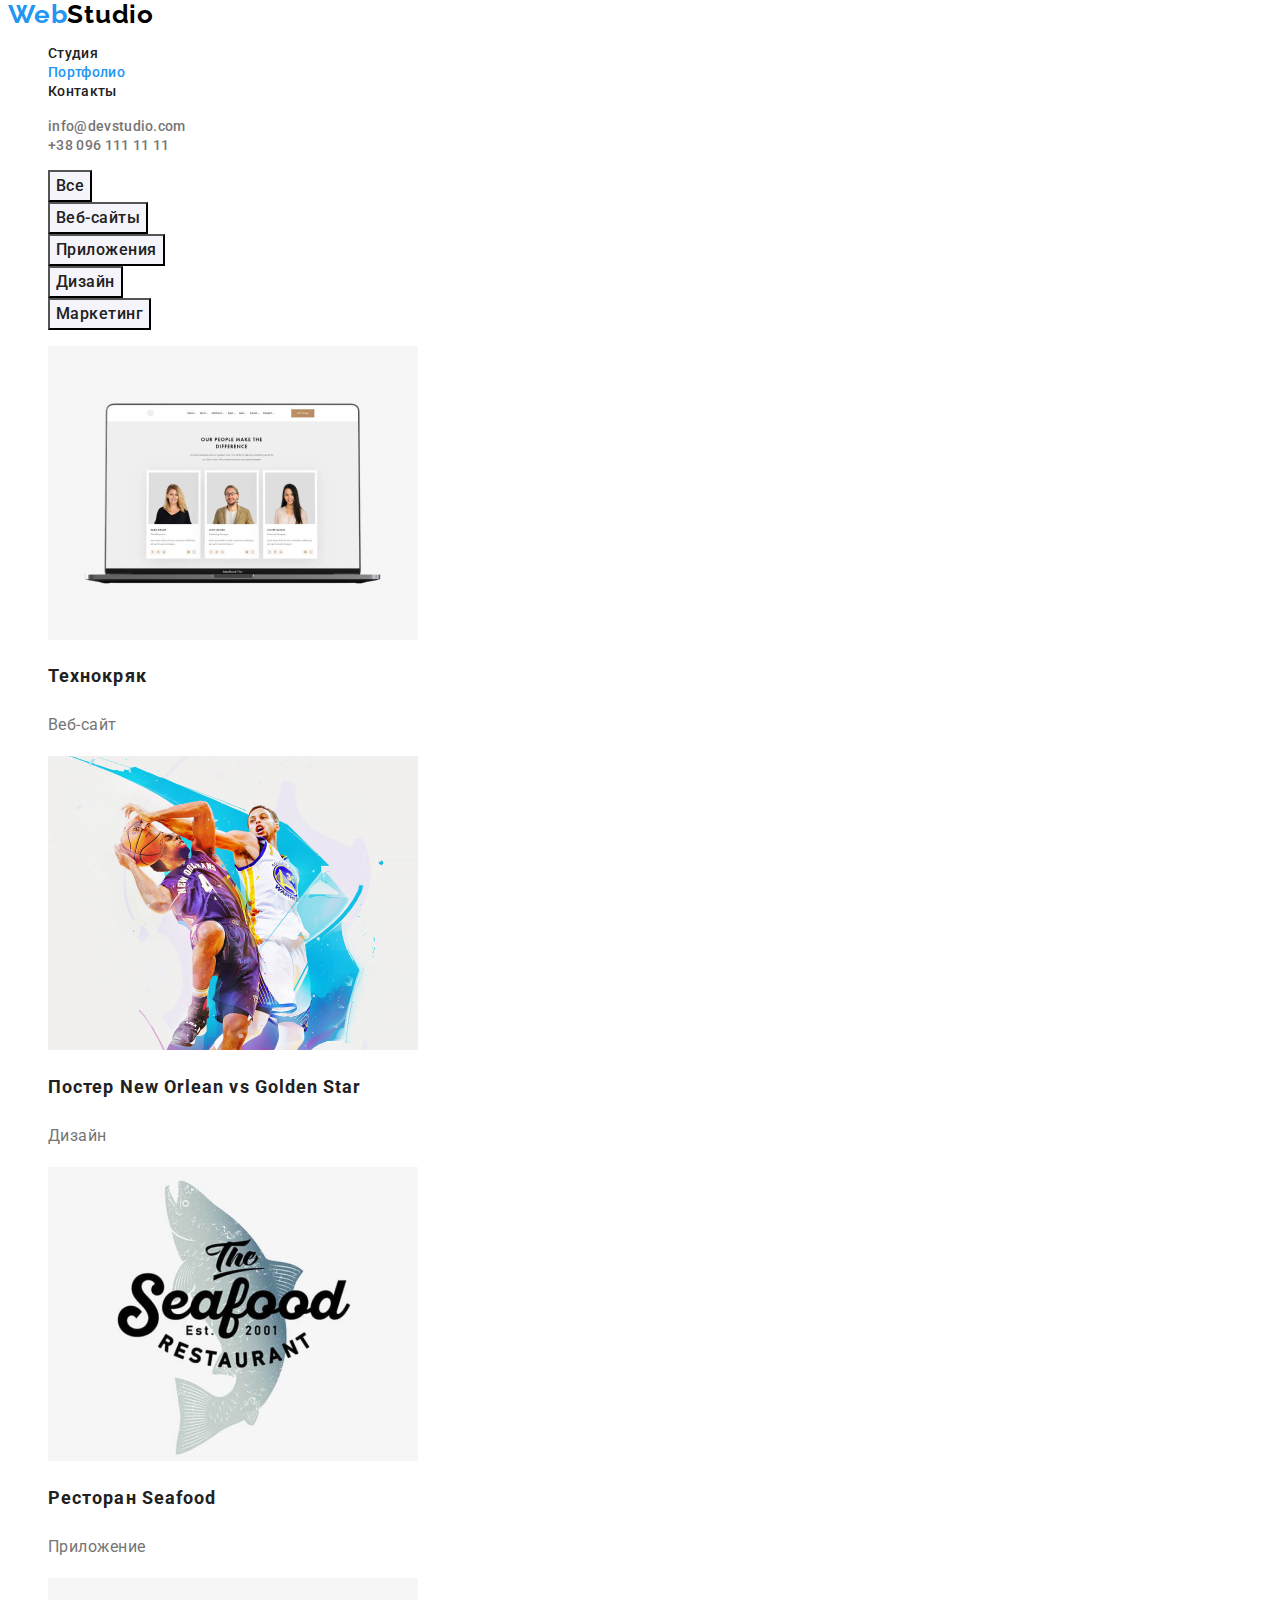
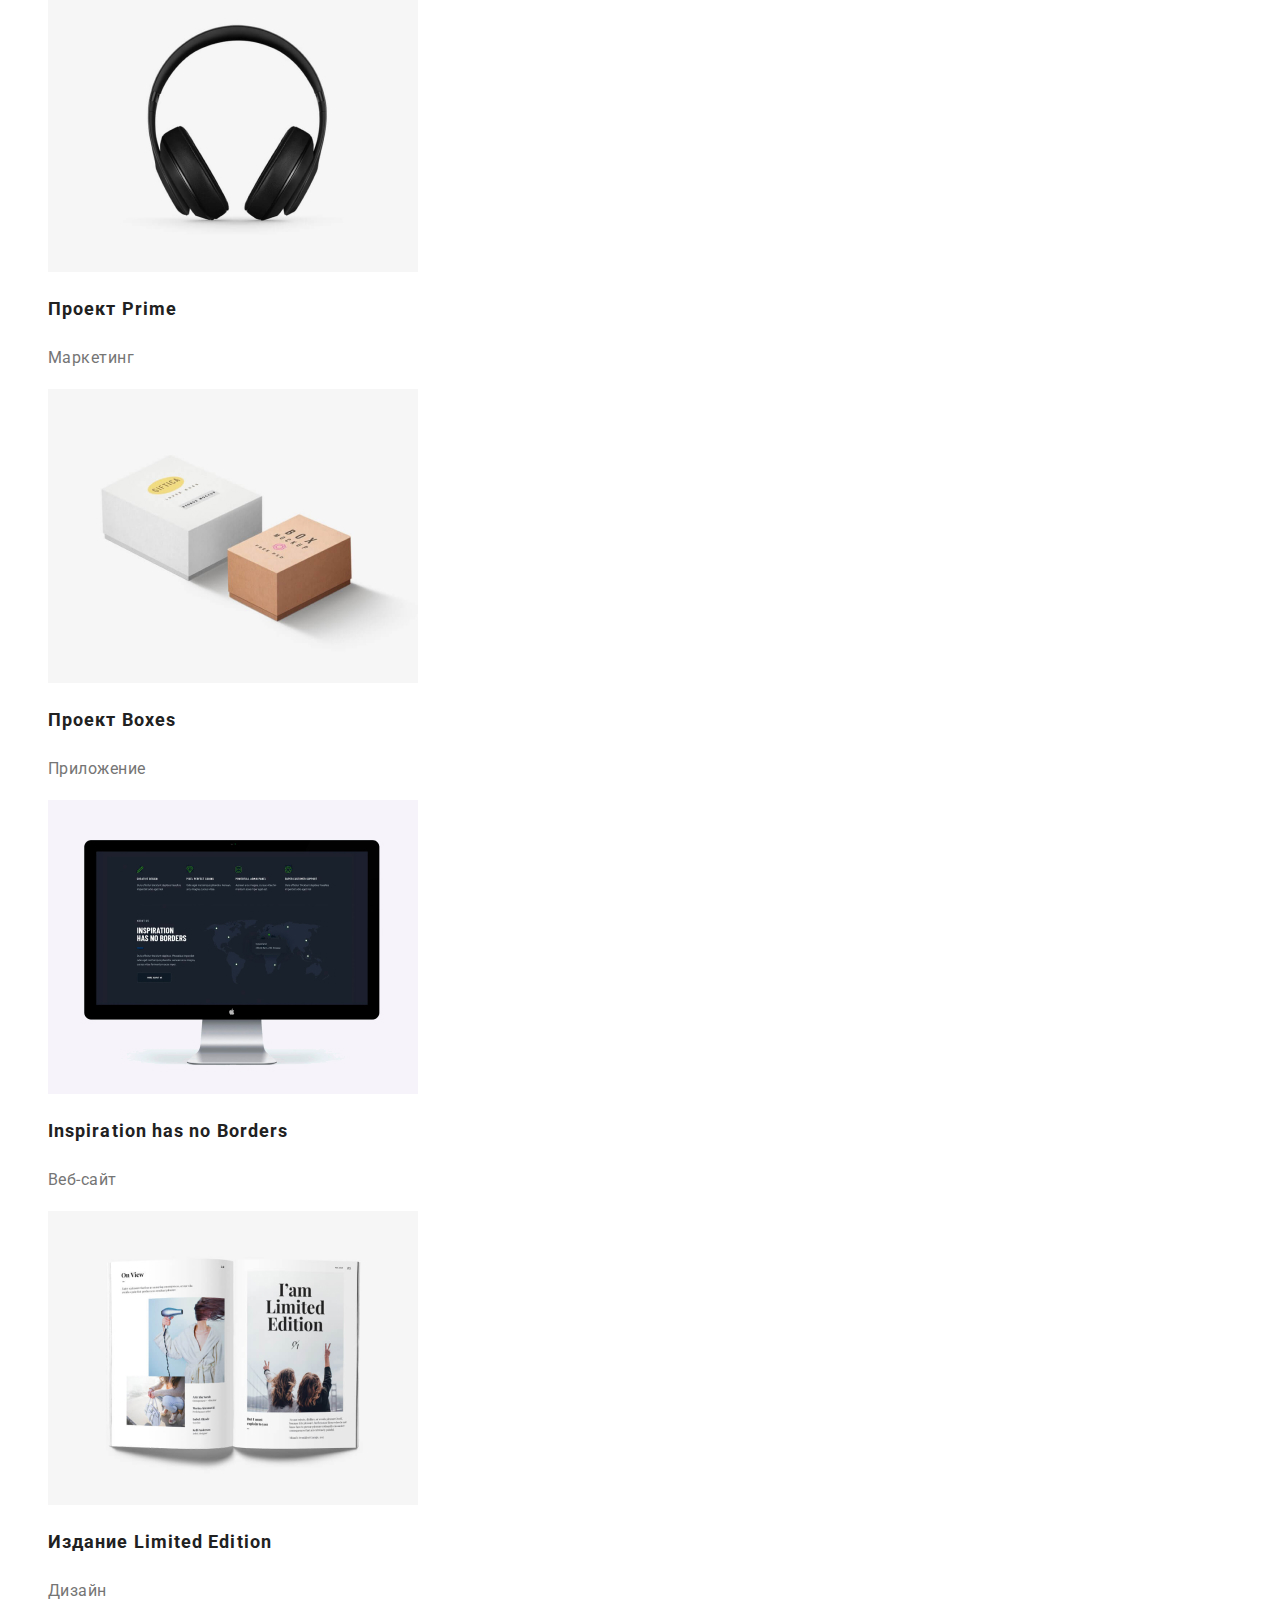
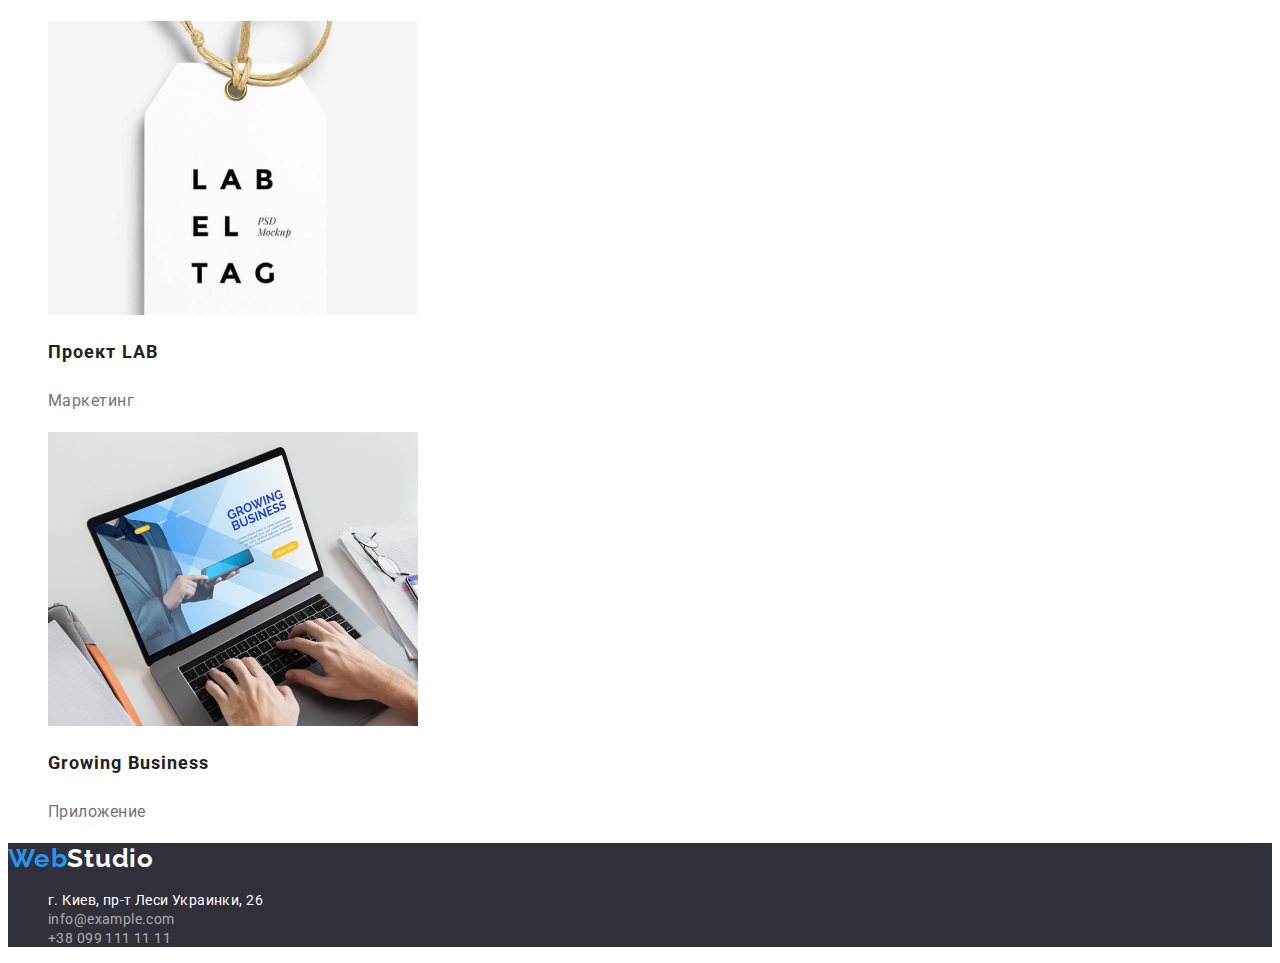
==== portfolio.html @ bf9544b1 "Home work 3" ====
<!DOCTYPE html>
<html lang="en">
<head>
    <meta charset="UTF-8">
    <meta http-equiv="X-UA-Compatible" content="IE=edge">
    <meta name="viewport" content="width=device-width, initial-scale=1.0">
    <link href="https://fonts.googleapis.com/css2?family=Raleway:wght@700&family=Roboto:wght@400;500;700;900&display=swap" rel="stylesheet">
    <link rel="stylesheet" href="css/styles.css">
    <title>WebStudio</title>
</head>
<body>
    <!--Голова сайта-->  
    <header>
        <nav>
            <a href="index.html" class="logo"><span class="logo-webstudio">Web</span>Studio</a>
                <ul class="site-nave list">
                    <li><a href="./index.html" class="link">Студия</a></li>
                    <li><a href="./portfolio.html" class="link current">Портфолио</a></li>
                    <li><a href="" class="link">Контакты</a></li>
                </ul>
        </nav>
        <ul class="contact-header list">
            <li><a href="mailto:info@devstudio.com" class="contact">info@devstudio.com</a></li>
            <li><a href="tel:+380961111111" class="contact" >+38 096 111 11 11</a></li>
        </ul>
    </header>
    
    <!-- Все Портфолио -->
    <main>
        <section>
        <!--Фильтр-->
            <ul class="shade-button list">
                <li><button type="button"class="nav-button">Все</button></li>
                <li><button type="button"class="nav-button">Веб-сайты</button></li>
                <li><button type="button"class="nav-button">Приложения</button></li>
                <li><button type="button"class="nav-button">Дизайн</button></li>
                <li><button type="button"class="nav-button">Маркетинг</button></li>
            </ul>
         <!-- Наши работы и проекты -->
            <ul class="nav-jobs list">
                <li> <img src="images/texnokryak.jpg" alt="texnokryak" width="370"> 
                    <h2 class="jobs-name">Технокряк</h2>
                        <p class="job">Веб-сайт</p>
                </li>
                <li> <img src="images/poster-new-orlean-vs-golden-star.jpg" alt="poster-new-orlean-vs-golden-star" width="370">
                    <h2 class="jobs-name">Постер New Orlean vs Golden Star</h2>
                        <p class="job">Дизайн</p>
                </li>
                <li> <img src="images/seafood.jpg" alt="seafood" width="370">
                    <h2 class="jobs-name">Ресторан Seafood</h2>
                        <p class="job">Приложение</p>
                </li>
                <li> <img src="images/prime.jpg" alt="prime" width="370">
                    <h2 class="jobs-name">Проект Prime</h2>
                        <p class="job">Маркетинг</p>
                </li>
                <li><img src="images/boxes.jpg" alt="boxes" width="370">
                    <h2 class="jobs-name">Проект Boxes</h2>
                        <p class="job">Приложение</p>
                </li>
                <li><img src="images/inspiration-has-no-borders.jpg" alt="inspiration-has-no-borders" width="370">
                    <h2 class="jobs-name">Inspiration has no Borders</h2>
                        <p class="job">Веб-сайт</p>
                </li>
                <li><img src="images/limited-edition.jpg" alt="limited-edition" width="370">
                    <h2 class="jobs-name">Издание Limited Edition</h2>
                        <p class="job">Дизайн</p>
                </li>
                <li><img src="images/lab.jpg" alt="lab" width="370">
                    <h2 class="jobs-name">Проект LAB</h2>
                        <p class="job">Маркетинг</p>
                </li>
                <li><img src="images/growing-business.jpg" alt="growing-business" width="370">
                    <h2 class="jobs-name">Growing Business</h2>
                        <p class="job">Приложение</p>
                </li>
            </ul>
        </section>
    </main>
    
    <!--Как с нами связаться-->
    <footer class="footer-bgr">
        <a href="index.html" class="logo"><span class="logo-webstudio">Web</span><span class="logo-webstudiotwo">Studio</span></a>
            <address>
                <ul class="contact-footer list"> 
                    <li><a href="./googlemaps.html" class="nave" >г. Киев, пр-т Леси Украинки, 26</a></li>
                    <li><a href="mailto:info@example.com" class="contact">info@example.com</a></li>
                    <li><a href="tel:+380991111111" class="contact">+38 099 111 11 11</a></li>
                </ul>
        </address>
    </footer>
</body>
</html>
---- css/styles.css ----
/*Страница STUDIO*/
:root {
    --primary-text-color: #757575;
    --title-text-color:#212121;
    --accent-color:#2196F3;
}

.list {
    list-style: none;
}

body {
    background-color: #fff;
    color: var(--primary-text-color);
    
    font-family: Roboto, sans-serif;
    letter-spacing: 0.02em;
}
/*nav*/
.logo {
    color: #000000;
    
    font-family: Raleway, cursive;
    font-weight: 700;
    font-size: 26px;
    line-height: 1.2px;
    letter-spacing: 0.03em;
    text-decoration: none;
}
.logo-webstudio {
    color: var(--accent-color);
    
    font-weight: 700;
    font-size: 26px;
    line-height: 1.2px;
}
.logo-webstudiotwo {
    color:#fff;
    
    font-family: Raleway, cursive;
    font-weight: 700;
    font-size: 26px;
    line-height: 1.2;
}
.logo :hover {
    color: #000000;
}

/*site-nav*/
.site-nave .link {
    color: var(--title-text-color);
    
    font-weight: 500;
    font-size: 14px;
    line-height: 1.14;
    text-decoration: none;
}

.site-nave .link:hover, 
.site-nave .link:focus {
    color: var(--accent-color)
}

.site-nave .link.current {
    color: var(--accent-color)
}
/*contact-header*/
.contact-header .contact {
    color: var(--primary-text-color);
    
    font-weight: 500;
    font-size: 14px;
    line-height: 1.14;
    text-decoration: none;
}
.contact-header .contact:hover,
.contact-header .contact:focus
{
    color: var(--accent-color);
}

/*contact-footer*/
.contact-footer .nave {
    color:#FFFFFF;

    font-style: normal;
    font-weight: 400;
    font-size: 14px;
    line-height: 1.7px;
    letter-spacing: 0.03em;
    text-decoration: none;
}
.contact-footer .contact{
    color: rgba(255, 255, 255, 0.6);

    font-style: normal;
    font-weight: 400;
    font-size: 14px;
    line-height: 1.7px;
    letter-spacing: 0.03em;
    text-decoration: none;
}
/*hero*/
.hero-title{
    color: black; /*временно, чтоб было видно что написано*/

    font-weight: 900;
    font-size: 44px;
    line-height: 1.36;
    text-align: center;
    letter-spacing: 0.06em;
}

/*section*/
.section-title {
    color: var(--title-text-color);

    font-weight: 700;
    font-size: 36px;
    line-height: 1.17;
    text-align: center;
    letter-spacing: 0.03em;
}
.company .title{
    color: var(--title-text-color);

    font-weight: 700;
    font-size: 14px;
    line-height: 1.14;
    text-transform: uppercase;
}
.company .text {
    font-weight: 400;
    font-size: 14px;
    line-height: 1.7;
}

/*command*/
.command-nave .title {
    color: var(--title-text-color);
    
    font-weight: 500;
    font-size: 16px;
    line-height: 1.19;
    letter-spacing: 0.03em;
}
.command-nave .position {
    font-weight: 400;
    font-size: 16px;
    line-height: 1.19;
}

/*button*/
.button {
    color: var(--title-text-color);
    background-color: #fff;

    font-family: inherit;
    font-size: 16px;
    line-height: 1.87;
    letter-spacing: 0.06em;
    cursor: pointer;
}
.button.primary {
    background-color: var(--accent-color);
    color: #fff;
}

/*footer*/
.footer-bgr {
    background-color: #2F303A;
}

/* СТРАНИЦА PORTFOLIO*/

/*Фильтр*/

.nav-button {
    background-color: #F5F4FA;
    color:#212121;
    font-family: Roboto;
    font-weight: 500;
    font-size: 16px;
    line-height: 1.62;
    letter-spacing: 0.03em;
    cursor: pointer;
}
.nav-button:focus, 
.nav-button:hover {
    background: var(--accent-color);
    color: #FFFFFF;
}

/*Наши работи и проекты*/

.jobs-name {
    color: var(--title-text-color);

    font-weight: 700;
    font-size: 18px;
    line-height: 2.0;
    letter-spacing: 0.06em;
}

.job {
    color: var(--primary-text-color);
    
    font-weight: 400;
    font-size: 16px;
    line-height: 1.87;
    letter-spacing: 0.03em;
}
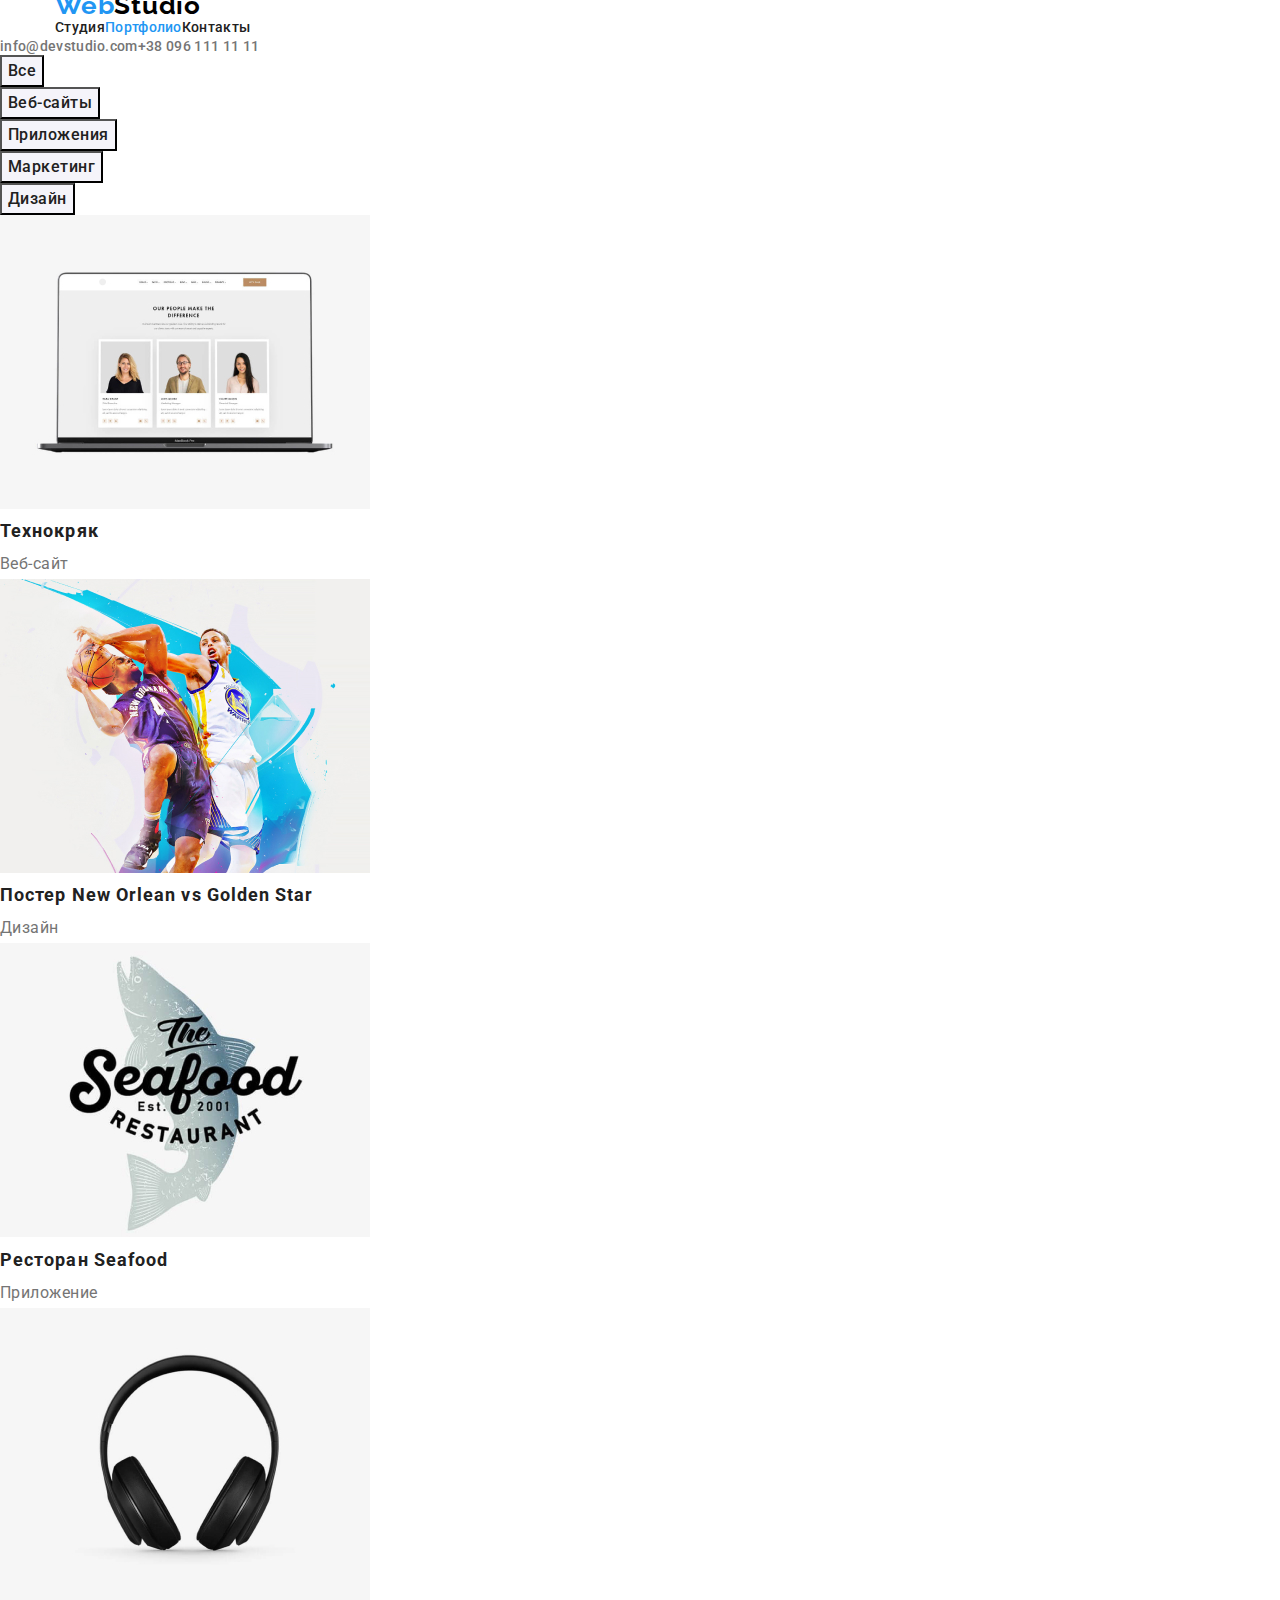
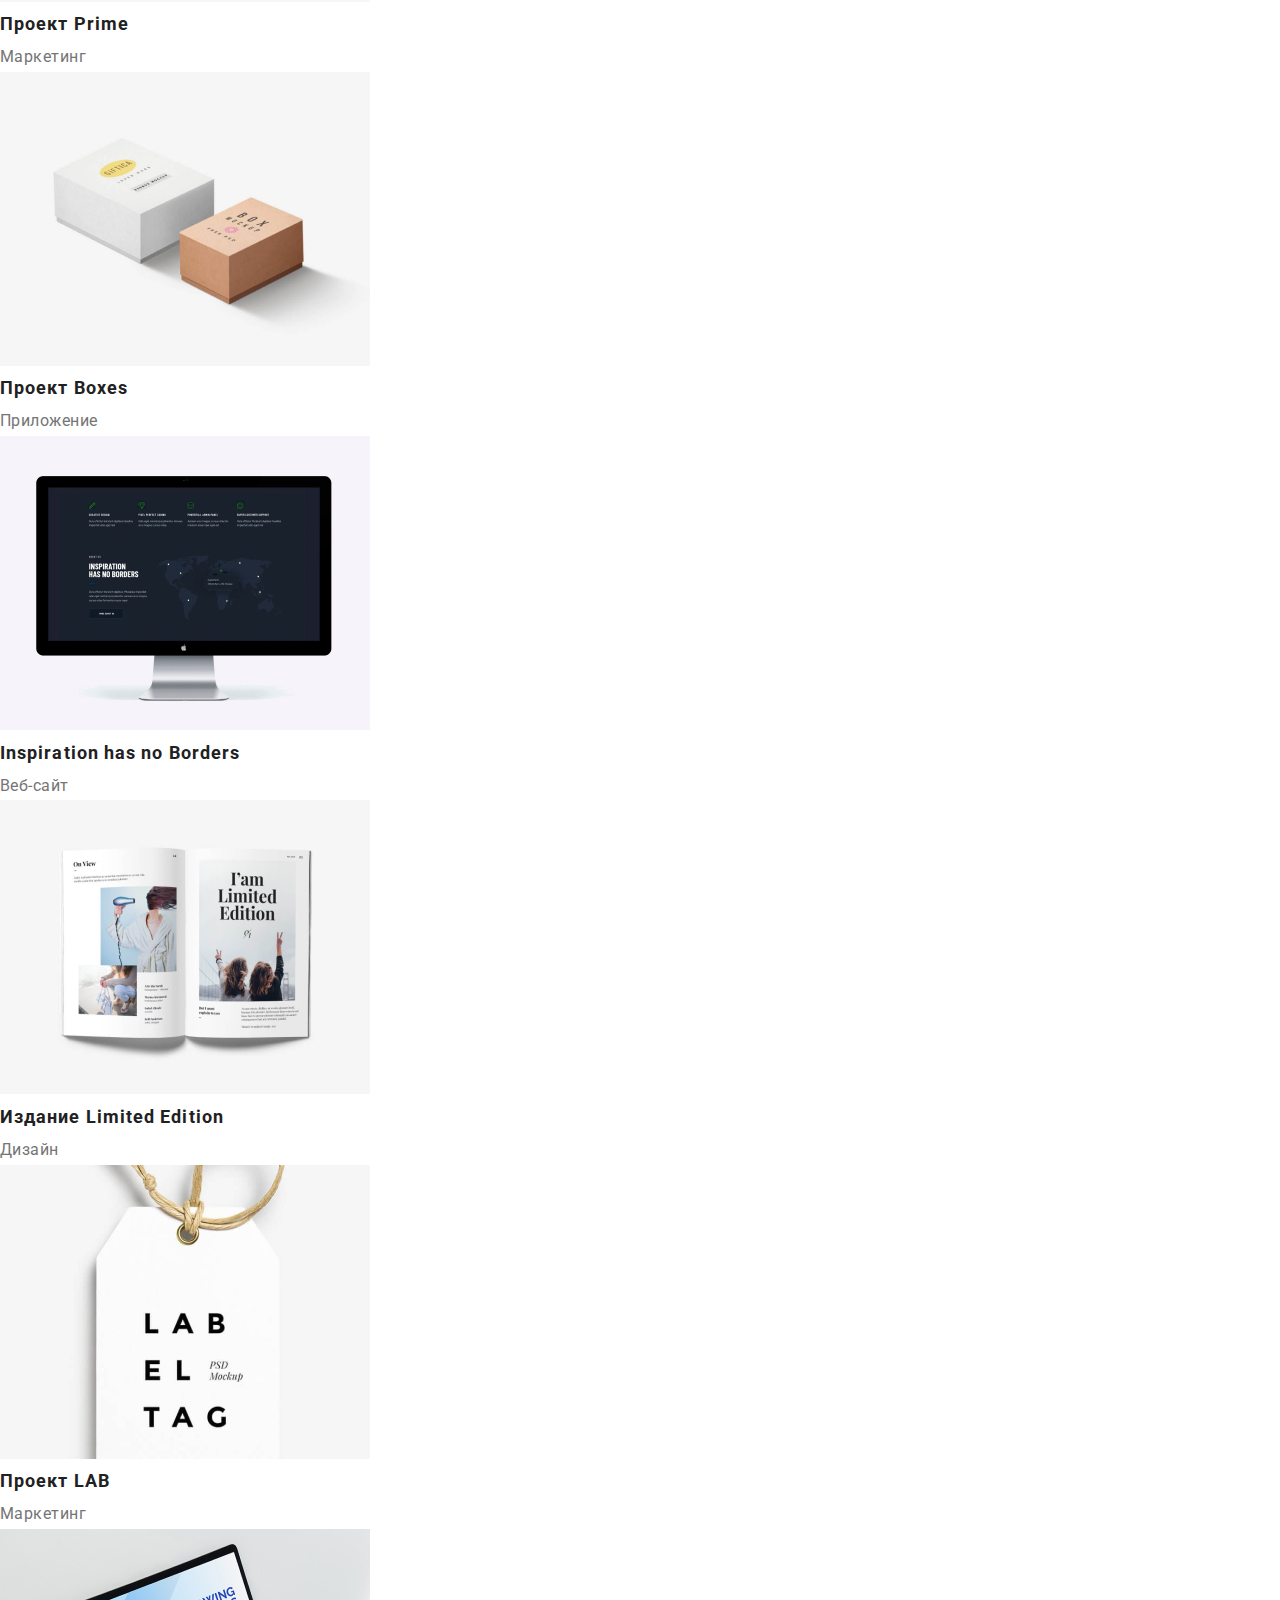
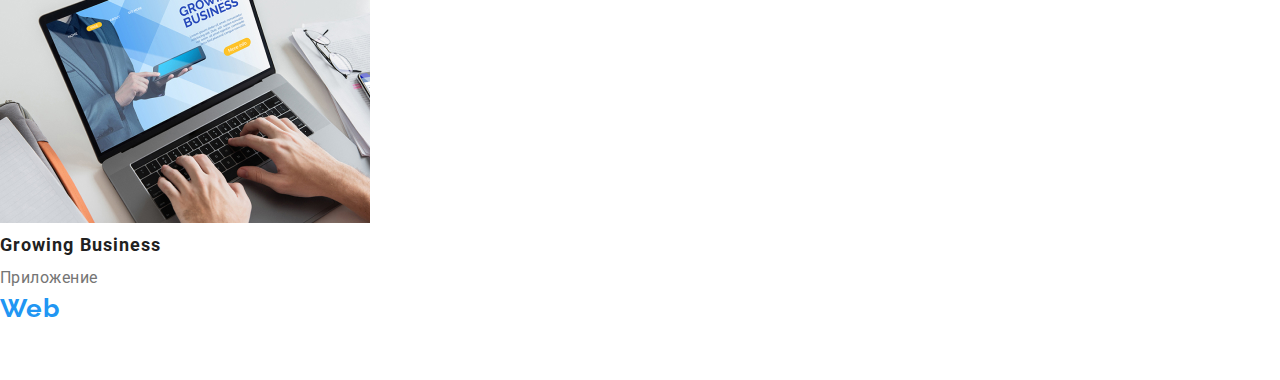
==== commit 57eb53d2: "work home 3 (continued)" ====
--- a/portfolio.html
+++ b/portfolio.html
@@ -5,13 +5,14 @@
     <meta http-equiv="X-UA-Compatible" content="IE=edge">
     <meta name="viewport" content="width=device-width, initial-scale=1.0">
     <link href="https://fonts.googleapis.com/css2?family=Raleway:wght@700&family=Roboto:wght@400;500;700;900&display=swap" rel="stylesheet">
+    <link rel="stylesheet" href="https://cdnjs.cloudflare.com/ajax/libs/modern-normalize/1.1.0/modern-normalize.css">
     <link rel="stylesheet" href="css/styles.css">
     <title>WebStudio</title>
 </head>
 <body>
     <!--Голова сайта-->  
     <header>
-        <nav>
+        <nav class="container">
             <a href="index.html" class="logo"><span class="logo-webstudio">Web</span>Studio</a>
                 <ul class="site-nave list">
                     <li><a href="./index.html" class="link">Студия</a></li>
@@ -30,47 +31,56 @@
         <section>
         <!--Фильтр-->
             <ul class="shade-button list">
-                <li><button type="button"class="nav-button">Все</button></li>
-                <li><button type="button"class="nav-button">Веб-сайты</button></li>
-                <li><button type="button"class="nav-button">Приложения</button></li>
-                <li><button type="button"class="nav-button">Дизайн</button></li>
-                <li><button type="button"class="nav-button">Маркетинг</button></li>
+                <li><button type="button" class="nav-button">Все</button></li>
+                <li><button type="button" class="nav-button">Веб-сайты</button></li>
+                <li><button type="button" class="nav-button">Приложения</button></li>
+                <li><button type="button" class="nav-button">Маркетинг</button></li>
+                <li><button type="button" class="nav-button">Дизайн</button></li>
             </ul>
          <!-- Наши работы и проекты -->
             <ul class="nav-jobs list">
-                <li> <img src="images/texnokryak.jpg" alt="texnokryak" width="370"> 
+                <li>
+                    <img src="images/texnokryak.jpg" alt="texnokryak" width="370"> 
                     <h2 class="jobs-name">Технокряк</h2>
                         <p class="job">Веб-сайт</p>
                 </li>
-                <li> <img src="images/poster-new-orlean-vs-golden-star.jpg" alt="poster-new-orlean-vs-golden-star" width="370">
+                <li>
+                    <img src="images/poster-new-orlean-vs-golden-star.jpg" alt="poster-new-orlean-vs-golden-star" width="370">
                     <h2 class="jobs-name">Постер New Orlean vs Golden Star</h2>
                         <p class="job">Дизайн</p>
                 </li>
-                <li> <img src="images/seafood.jpg" alt="seafood" width="370">
+                <li>
+                    <img src="images/seafood.jpg" alt="seafood" width="370">
                     <h2 class="jobs-name">Ресторан Seafood</h2>
                         <p class="job">Приложение</p>
                 </li>
-                <li> <img src="images/prime.jpg" alt="prime" width="370">
+                <li>
+                    <img src="images/prime.jpg" alt="prime" width="370">
                     <h2 class="jobs-name">Проект Prime</h2>
                         <p class="job">Маркетинг</p>
                 </li>
-                <li><img src="images/boxes.jpg" alt="boxes" width="370">
+                <li>
+                    <img src="images/boxes.jpg" alt="boxes" width="370">
                     <h2 class="jobs-name">Проект Boxes</h2>
                         <p class="job">Приложение</p>
                 </li>
-                <li><img src="images/inspiration-has-no-borders.jpg" alt="inspiration-has-no-borders" width="370">
+                <li>
+                    <img src="images/inspiration-has-no-borders.jpg" alt="inspiration-has-no-borders" width="370">
                     <h2 class="jobs-name">Inspiration has no Borders</h2>
                         <p class="job">Веб-сайт</p>
                 </li>
-                <li><img src="images/limited-edition.jpg" alt="limited-edition" width="370">
+                <li>
+                    <img src="images/limited-edition.jpg" alt="limited-edition" width="370">
                     <h2 class="jobs-name">Издание Limited Edition</h2>
                         <p class="job">Дизайн</p>
                 </li>
-                <li><img src="images/lab.jpg" alt="lab" width="370">
+                <li>
+                    <img src="images/lab.jpg" alt="lab" width="370">
                     <h2 class="jobs-name">Проект LAB</h2>
                         <p class="job">Маркетинг</p>
                 </li>
-                <li><img src="images/growing-business.jpg" alt="growing-business" width="370">
+                <li>
+                    <img src="images/growing-business.jpg" alt="growing-business" width="370">
                     <h2 class="jobs-name">Growing Business</h2>
                         <p class="job">Приложение</p>
                 </li>
@@ -79,15 +89,21 @@
     </main>
     
     <!--Как с нами связаться-->
-    <footer class="footer-bgr">
-        <a href="index.html" class="logo"><span class="logo-webstudio">Web</span><span class="logo-webstudiotwo">Studio</span></a>
-            <address>
-                <ul class="contact-footer list"> 
-                    <li><a href="./googlemaps.html" class="nave" >г. Киев, пр-т Леси Украинки, 26</a></li>
-                    <li><a href="mailto:info@example.com" class="contact">info@example.com</a></li>
-                    <li><a href="tel:+380991111111" class="contact">+38 099 111 11 11</a></li>
+        <footer class="footer-bgr">
+            <a href="index.html" class="logo"><span class="logo-webstudio">Web</span><span class="logo-webstudiotwo">Studio</span></a>
+                <address>
+                    <ul class="contact-footer list"> 
+                        <li>
+                            <a href="./googlemaps.html" class="nave" >г. Киев, пр-т Леси Украинки, 26</a>
+                        </li>
+                        <li>
+                            <a href="mailto:info@example.com" class="contact">info@example.com</a>
+                        </li>
+                        <li>
+                            <a href="tel:+380991111111" class="contact">+38 099 111 11 11</a>
+                        </li>
                 </ul>
-        </address>
-    </footer>
-</body>
+            </address>
+        </footer>
+    </body>
 </html>--- a/css/styles.css
+++ b/css/styles.css
@@ -1,212 +1,283 @@
-/*Страница STUDIO*/
 :root {
-    --primary-text-color: #757575;
-    --title-text-color:#212121;
-    --accent-color:#2196F3;
-}
-
+  --primary-text-color: #757575;
+  --title-text-color: #212121;
+  --accent-color: #2196f3;
+  --white-color: #ffffff;
+}
+p,
+h1,
+h2,
+h3 {
+  margin: 0;
+}
+ul {
+  margin: 0;
+  padding: 0;
+}
 .list {
-    list-style: none;
-}
-
+  list-style: none;
+}
+.container {
+  width: 1200px;
+  margin: 0 auto;
+  padding-right: 15px;
+  padding-left: 15px;
+}
 body {
-    background-color: #fff;
-    color: var(--primary-text-color);
-    
-    font-family: Roboto, sans-serif;
-    letter-spacing: 0.02em;
-}
-/*nav*/
+  background-color: ;
+  color: var(--primary-text-color);
+  font-family: Roboto, sans-serif;
+  letter-spacing: 0.02em;
+}
+/*----------------Страница STUDIO--------------*/
+/* ---------------------HEADER ---------------------*/
+.header {
+  background-color: var(--white-color);
+  padding-top: 24px;
+  padding-bottom: 24px;
+  border-bottom: 1px solid #ECECEC;
+}
+.navigation {
+  display: flex;
+}
+.navigation-header {
+  display: flex;
+  justify-content: space-between;
+}
+.nav-header {
+  align-items: center;
+}
+.site-nave {
+  display: flex;
+}
+.header .item:not(:last-child) {
+  margin-right: 50px;
+}
+.contact-header {
+  display: flex;
+}
+.item-contact:not(:last-child) {
+  margin-right: 50px;
+}
 .logo {
-    color: #000000;
-    
-    font-family: Raleway, cursive;
-    font-weight: 700;
-    font-size: 26px;
-    line-height: 1.2px;
-    letter-spacing: 0.03em;
-    text-decoration: none;
+  color: #000000;
+  font-family: Raleway, sans-serif;
+  font-weight: 700;
+  font-size: 26px;
+  line-height: 1.2px;
+  letter-spacing: 0.03em;
+  text-decoration: none;
+  padding-right: 93px;
 }
 .logo-webstudio {
-    color: var(--accent-color);
-    
-    font-weight: 700;
-    font-size: 26px;
-    line-height: 1.2px;
+  color: var(--accent-color);
+  font-weight: 700;
+  font-size: 26px;
+  line-height: 1.2px;
 }
 .logo-webstudiotwo {
-    color:#fff;
-    
-    font-family: Raleway, cursive;
-    font-weight: 700;
-    font-size: 26px;
-    line-height: 1.2;
+  color: var(--white-color);
+  font-family: Raleway, sans-serif;
+  font-weight: 700;
+  font-size: 26px;
+  line-height: 1.2;
 }
 .logo :hover {
-    color: #000000;
-}
-
-/*site-nav*/
+  color: #000000;
+}
 .site-nave .link {
-    color: var(--title-text-color);
-    
-    font-weight: 500;
-    font-size: 14px;
-    line-height: 1.14;
-    text-decoration: none;
-}
-
-.site-nave .link:hover, 
+  color: var(--title-text-color);
+  font-weight: 500;
+  font-size: 14px;
+  line-height: 1.14;
+  text-decoration: none;
+}
+.site-nave .link:hover,
 .site-nave .link:focus {
-    color: var(--accent-color)
-}
-
+  color: var(--accent-color);
+}
 .site-nave .link.current {
-    color: var(--accent-color)
-}
-/*contact-header*/
+  color: var(--accent-color);
+}
+/*-----------------contact-header--------*/
 .contact-header .contact {
-    color: var(--primary-text-color);
-    
-    font-weight: 500;
-    font-size: 14px;
-    line-height: 1.14;
-    text-decoration: none;
+  color: var(--primary-text-color);
+  font-weight: 500;
+  font-size: 14px;
+  line-height: 1.14;
+  text-decoration: none;
 }
 .contact-header .contact:hover,
-.contact-header .contact:focus
-{
-    color: var(--accent-color);
-}
-
-/*contact-footer*/
+.contact-header .contact:focus {
+  color: var(--accent-color);
+}
+/*------------hero--------------*/
+.hero {
+  background-color: #2f303a;
+  margin-left: auto;
+  margin-right: auto;
+  text-align: center; 
+}
+.hero-title {
+  color: var(--white-color);
+  font-weight: 900;
+  font-size: 44px;
+  line-height: 1.36;
+  letter-spacing: 0.06em;
+  padding-top: 200px;
+  padding-bottom: 30px;
+}
+/*-------------button-----------*/
+.button {
+  color: var(--title-text-color);
+  background-color: var(--white-color);
+  font-family: inherit;
+  font-size: 16px;
+  line-height: 1.87;
+  letter-spacing: 0.06em;
+  cursor: pointer;
+  border-radius: 4px;
+}
+.item-button {
+    padding-bottom: 200px;
+}
+.button.primary {
+  background-color: var(--accent-color);
+  color: var(--white-color);
+}
+/*--------------section company-----------*/
+.section {
+    margin-top: 94px;
+    margin-bottom: 94px; 
+} /*------ДЛЯ ВСЕХ СЕКЦИЙ--------*/
+.company {
+    display: flex;
+    flex-wrap: wrap;
+    justify-content: center;
+}
+.item-company {
+    width: 270px;
+    height: 101px;
+}
+.item-company:not(:last-child){
+    margin-right: 30px;
+}
+.company .title {
+  color: var(--title-text-color);
+  font-weight: 700;
+  font-size: 14px;
+  line-height: 1.14;
+  text-transform: uppercase;
+}
+.company .text {
+  font-weight: 400;
+  font-size: 14px;
+  line-height: 1.7;
+  padding: 10px 0px 0px 0px;
+}
+/* ----------section service-------- */
+.activity-nave{
+    display: flex;
+    flex-wrap: wrap;
+}
+.item-service {
+    width: 370px;
+    margin-top: 50px;
+}
+.item-service:not(:last-child) {
+    margin-right: 30px;
+}
+.section-title {
+  color: var(--title-text-color);
+  font-weight: 700;
+  font-size: 36px;
+  line-height: 1.17;
+  text-align: center;
+  letter-spacing: 0.03em;
+}
+/*----------command------------*/
+.font-section {
+    background-color: #F5F4FA;
+}
+.our-team {
+    padding-top: 94px;
+    padding-bottom: 50px;
+}
+.command-nave {
+    display: flex;
+    flex-wrap: wrap;
+}
+.command-people {
+    margin-right: 30px;
+}
+.command-people:nth-child(4n){
+    margin-right: 0px;
+}
+.command-nave .title {
+  color: var(--title-text-color);
+  font-weight: 500;
+  font-size: 16px;
+  line-height: 1.19;
+  letter-spacing: 0.03em;
+  text-align: center;
+}
+.command-nave .position {
+  font-weight: 400;
+  font-size: 16px;
+  line-height: 1.19;
+  text-align: center;
+}
+/*-----------footer------------*/
+.footer-link {
+    background-color: #2F303A;
+}
 .contact-footer .nave {
-    color:#FFFFFF;
-
-    font-style: normal;
-    font-weight: 400;
-    font-size: 14px;
-    line-height: 1.7px;
-    letter-spacing: 0.03em;
-    text-decoration: none;
-}
-.contact-footer .contact{
-    color: rgba(255, 255, 255, 0.6);
-
-    font-style: normal;
-    font-weight: 400;
-    font-size: 14px;
-    line-height: 1.7px;
-    letter-spacing: 0.03em;
-    text-decoration: none;
-}
-/*hero*/
-.hero-title{
-    color: black; /*временно, чтоб было видно что написано*/
-
-    font-weight: 900;
-    font-size: 44px;
-    line-height: 1.36;
-    text-align: center;
-    letter-spacing: 0.06em;
-}
-
-/*section*/
-.section-title {
-    color: var(--title-text-color);
-
-    font-weight: 700;
-    font-size: 36px;
-    line-height: 1.17;
-    text-align: center;
-    letter-spacing: 0.03em;
-}
-.company .title{
-    color: var(--title-text-color);
-
-    font-weight: 700;
-    font-size: 14px;
-    line-height: 1.14;
-    text-transform: uppercase;
-}
-.company .text {
-    font-weight: 400;
-    font-size: 14px;
-    line-height: 1.7;
-}
-
-/*command*/
-.command-nave .title {
-    color: var(--title-text-color);
-    
-    font-weight: 500;
-    font-size: 16px;
-    line-height: 1.19;
-    letter-spacing: 0.03em;
-}
-.command-nave .position {
-    font-weight: 400;
-    font-size: 16px;
-    line-height: 1.19;
-}
-
-/*button*/
-.button {
-    color: var(--title-text-color);
-    background-color: #fff;
-
-    font-family: inherit;
-    font-size: 16px;
-    line-height: 1.87;
-    letter-spacing: 0.06em;
-    cursor: pointer;
-}
-.button.primary {
-    background-color: var(--accent-color);
-    color: #fff;
-}
-
-/*footer*/
-.footer-bgr {
-    background-color: #2F303A;
-}
-
-/* СТРАНИЦА PORTFOLIO*/
-
-/*Фильтр*/
-
+  color: var(--white-color);
+  font-style: normal;
+  font-weight: 400;
+  font-size: 14px;
+  line-height: 1.7px;
+  letter-spacing: 0.03em;
+  text-decoration: none;
+}
+.contact-footer .contact {
+  color: rgba(255, 255, 255, 0.6);
+  font-style: normal;
+  font-weight: 400;
+  font-size: 14px;
+  line-height: 1.7px;
+  letter-spacing: 0.03em;
+  text-decoration: none;
+}
+/* --------------------СТРАНИЦА PORTFOLIO------------------*/
+/*-------Фильтр----------*/
 .nav-button {
-    background-color: #F5F4FA;
-    color:#212121;
-    font-family: Roboto;
-    font-weight: 500;
-    font-size: 16px;
-    line-height: 1.62;
-    letter-spacing: 0.03em;
-    cursor: pointer;
-}
-.nav-button:focus, 
+  background-color: #f5f4fa;
+  color: #212121;
+  font-family: Roboto, sans-serif;
+  font-weight: 500;
+  font-size: 16px;
+  line-height: 1.62;
+  letter-spacing: 0.03em;
+  cursor: pointer;
+}
+.nav-button:focus,
 .nav-button:hover {
-    background: var(--accent-color);
-    color: #FFFFFF;
-}
-
-/*Наши работи и проекты*/
-
+  background: var(--accent-color);
+  color: var(--white-color);
+}
+/*-----------Наши работы и проекты----------*/
 .jobs-name {
-    color: var(--title-text-color);
-
-    font-weight: 700;
-    font-size: 18px;
-    line-height: 2.0;
-    letter-spacing: 0.06em;
-}
-
+  color: var(--title-text-color);
+  font-weight: 700;
+  font-size: 18px;
+  line-height: 2;
+  letter-spacing: 0.06em;
+}
 .job {
-    color: var(--primary-text-color);
-    
-    font-weight: 400;
-    font-size: 16px;
-    line-height: 1.87;
-    letter-spacing: 0.03em;
-}+  color: var(--primary-text-color);
+  font-weight: 400;
+  font-size: 16px;
+  line-height: 1.87;
+  letter-spacing: 0.03em;
+}
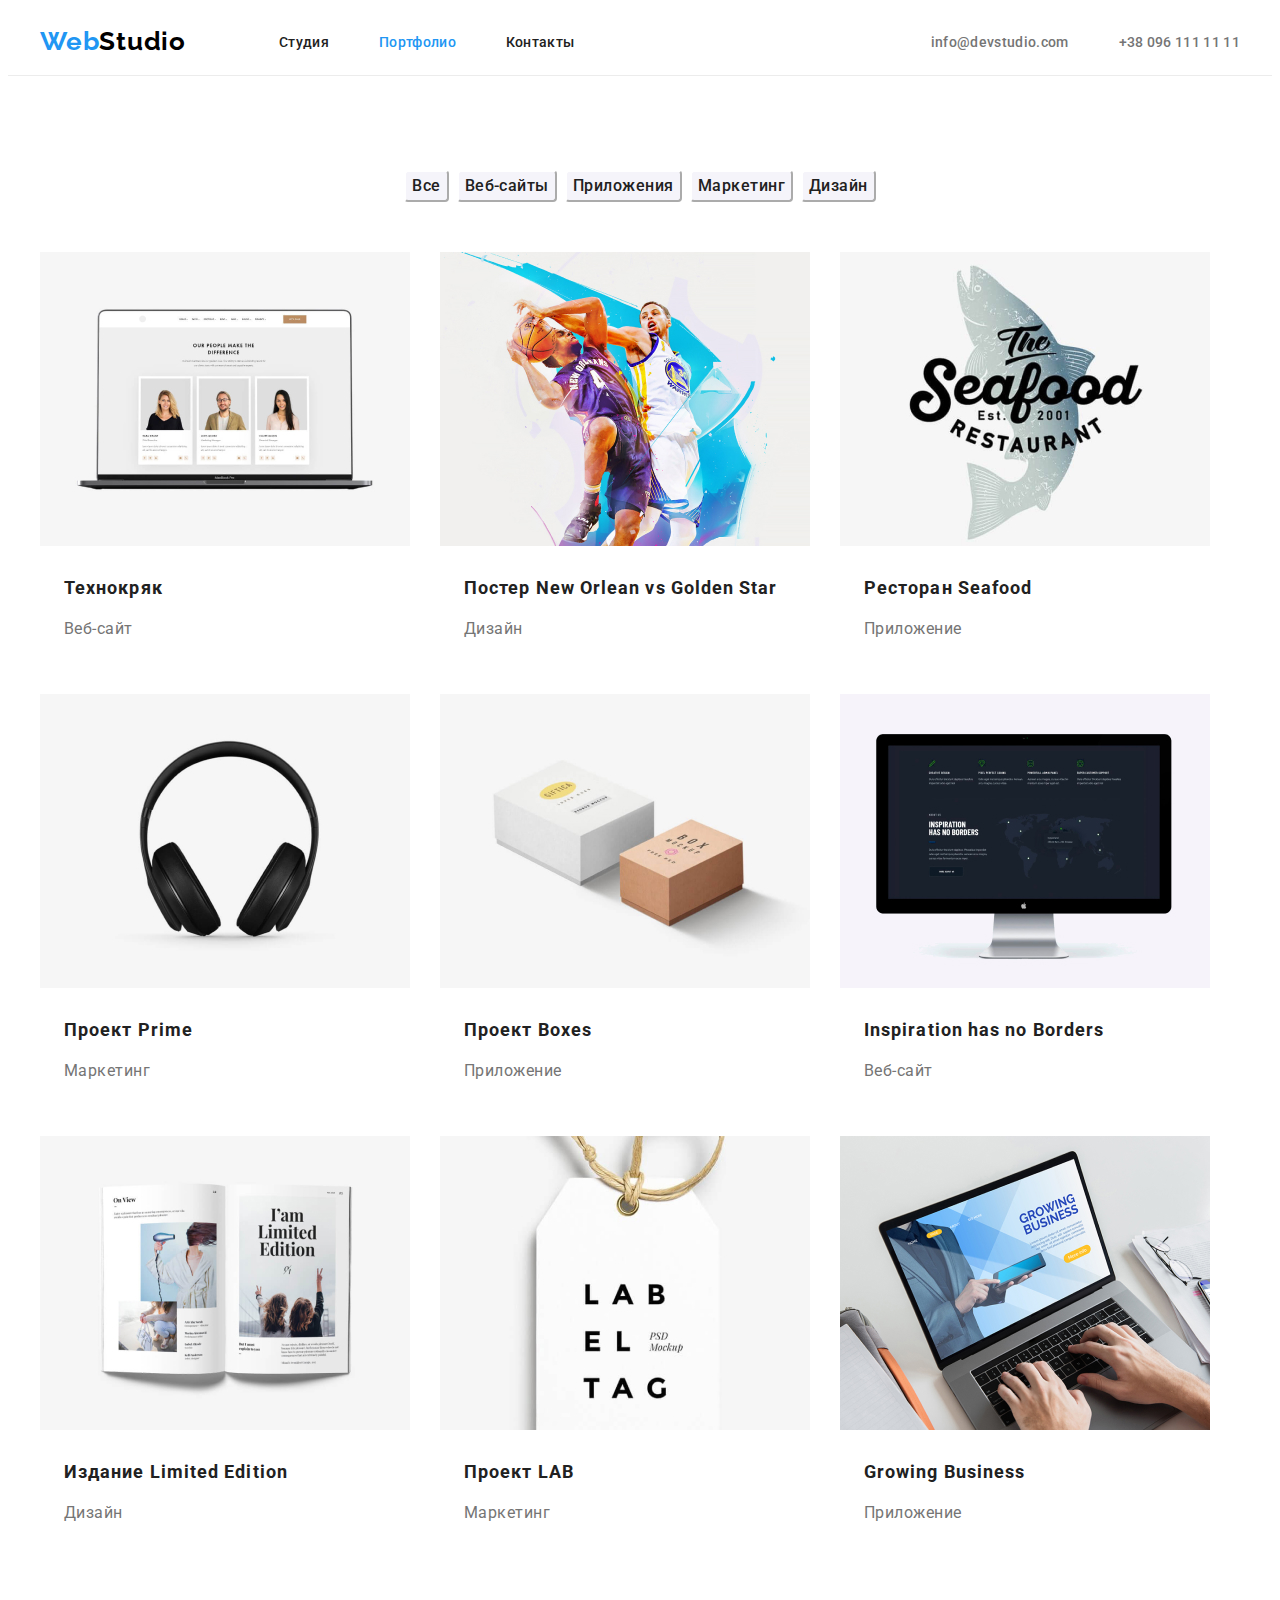
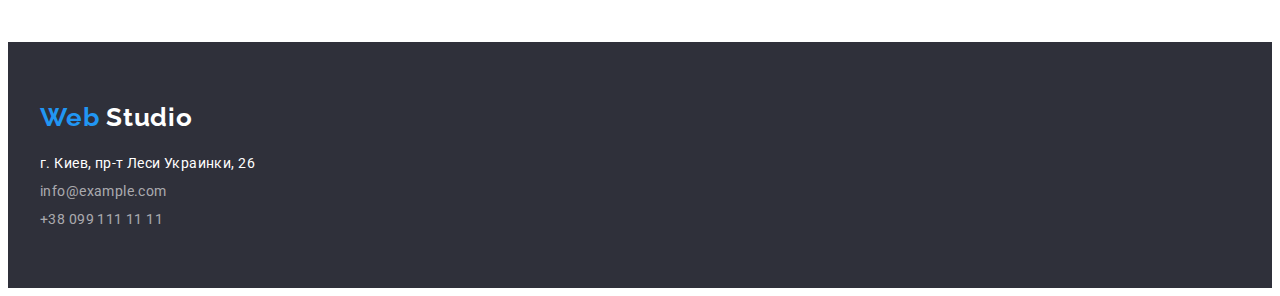
==== commit 1526a389: "final" ====
--- a/portfolio.html
+++ b/portfolio.html
@@ -1,109 +1,172 @@
 <!DOCTYPE html>
 <html lang="en">
-<head>
-    <meta charset="UTF-8">
-    <meta http-equiv="X-UA-Compatible" content="IE=edge">
-    <meta name="viewport" content="width=device-width, initial-scale=1.0">
-    <link href="https://fonts.googleapis.com/css2?family=Raleway:wght@700&family=Roboto:wght@400;500;700;900&display=swap" rel="stylesheet">
-    <link rel="stylesheet" href="https://cdnjs.cloudflare.com/ajax/libs/modern-normalize/1.1.0/modern-normalize.css">
-    <link rel="stylesheet" href="css/styles.css">
+  <head>
+    <meta charset="UTF-8" />
+    <meta http-equiv="X-UA-Compatible" content="IE=edge" />
+    <meta name="viewport" content="width=device-width, initial-scale=1.0" />
+    <link
+      href="https://fonts.googleapis.com/css2?family=Raleway:wght@700&family=Roboto:wght@400;500;700;900&display=swap"
+      rel="stylesheet"
+    />
+    <link
+      rel="stylesheet"
+      href="https://cdnjs.cloudflare.com/ajax/libs/modern-normalize/1.1.0/modern-normalize.min.css"
+      integrity="sha512-wpPYUAdjBVSE4KJnH1VR1HeZfpl1ub8YT/NKx4PuQ5NmX2tKuGu6U/JRp5y+Y8XG2tV+wKQpNHVUX03MfMFn9Q=="
+      crossorigin="anonymous"
+      referrerpolicy="no-referrer"
+    />
+    <link rel="stylesheet" href="css/styles.css" />
     <title>WebStudio</title>
-</head>
-<body>
-    <!--Голова сайта-->  
-    <header>
-        <nav class="container">
-            <a href="index.html" class="logo"><span class="logo-webstudio">Web</span>Studio</a>
-                <ul class="site-nave list">
-                    <li><a href="./index.html" class="link">Студия</a></li>
-                    <li><a href="./portfolio.html" class="link current">Портфолио</a></li>
-                    <li><a href="" class="link">Контакты</a></li>
-                </ul>
+  </head>
+  <body>
+    <!--Голова сайта-->
+    <header class="header">
+      <div class="container navigation-header">
+        <nav class="navigation nav-header">
+          <a href="./index.html" class="logo logo-header">
+            <span class="logo-webstudio">Web</span>Studio</a
+          >
+          <ul class="site-nave list">
+            <li class="item">
+              <a href="./index.html" class="link">Студия</a>
+            </li>
+            <li class="item">
+              <a href="./portfolio.html" class="link current">Портфолио</a>
+            </li>
+            <li class="item">
+              <a href="" class="link">Контакты</a>
+            </li>
+          </ul>
         </nav>
         <ul class="contact-header list">
-            <li><a href="mailto:info@devstudio.com" class="contact">info@devstudio.com</a></li>
-            <li><a href="tel:+380961111111" class="contact" >+38 096 111 11 11</a></li>
+          <li class="item-contact">
+            <a href="mailto:info@devstudio.com" class="contact"
+              >info@devstudio.com</a
+            >
+          </li>
+          <li class="item-contact">
+            <a href="tel:+380961111111" class="contact">+38 096 111 11 11</a>
+          </li>
         </ul>
+      </div>
     </header>
-    
     <!-- Все Портфолио -->
     <main>
-        <section>
+      <section>
         <!--Фильтр-->
-            <ul class="shade-button list">
-                <li><button type="button" class="nav-button">Все</button></li>
-                <li><button type="button" class="nav-button">Веб-сайты</button></li>
-                <li><button type="button" class="nav-button">Приложения</button></li>
-                <li><button type="button" class="nav-button">Маркетинг</button></li>
-                <li><button type="button" class="nav-button">Дизайн</button></li>
-            </ul>
-         <!-- Наши работы и проекты -->
-            <ul class="nav-jobs list">
-                <li>
-                    <img src="images/texnokryak.jpg" alt="texnokryak" width="370"> 
-                    <h2 class="jobs-name">Технокряк</h2>
-                        <p class="job">Веб-сайт</p>
-                </li>
-                <li>
-                    <img src="images/poster-new-orlean-vs-golden-star.jpg" alt="poster-new-orlean-vs-golden-star" width="370">
-                    <h2 class="jobs-name">Постер New Orlean vs Golden Star</h2>
-                        <p class="job">Дизайн</p>
-                </li>
-                <li>
-                    <img src="images/seafood.jpg" alt="seafood" width="370">
-                    <h2 class="jobs-name">Ресторан Seafood</h2>
-                        <p class="job">Приложение</p>
-                </li>
-                <li>
-                    <img src="images/prime.jpg" alt="prime" width="370">
-                    <h2 class="jobs-name">Проект Prime</h2>
-                        <p class="job">Маркетинг</p>
-                </li>
-                <li>
-                    <img src="images/boxes.jpg" alt="boxes" width="370">
-                    <h2 class="jobs-name">Проект Boxes</h2>
-                        <p class="job">Приложение</p>
-                </li>
-                <li>
-                    <img src="images/inspiration-has-no-borders.jpg" alt="inspiration-has-no-borders" width="370">
-                    <h2 class="jobs-name">Inspiration has no Borders</h2>
-                        <p class="job">Веб-сайт</p>
-                </li>
-                <li>
-                    <img src="images/limited-edition.jpg" alt="limited-edition" width="370">
-                    <h2 class="jobs-name">Издание Limited Edition</h2>
-                        <p class="job">Дизайн</p>
-                </li>
-                <li>
-                    <img src="images/lab.jpg" alt="lab" width="370">
-                    <h2 class="jobs-name">Проект LAB</h2>
-                        <p class="job">Маркетинг</p>
-                </li>
-                <li>
-                    <img src="images/growing-business.jpg" alt="growing-business" width="370">
-                    <h2 class="jobs-name">Growing Business</h2>
-                        <p class="job">Приложение</p>
-                </li>
-            </ul>
-        </section>
+        <div class="container">
+          <ul class="shade-button list">
+            <li class="button-settings">
+              <button type="button" class="nav-button">Все</button>
+            </li>
+            <li class="button-settings">
+              <button type="button" class="nav-button">Веб-сайты</button>
+            </li>
+            <li class="button-settings">
+              <button type="button" class="nav-button">Приложения</button>
+            </li>
+            <li class="button-settings">
+              <button type="button" class="nav-button">Маркетинг</button>
+            </li>
+            <li class="button-settings">
+              <button type="button" class="nav-button">Дизайн</button>
+            </li>
+          </ul>
+        </div>
+        <!-- Наши работы и проекты -->
+        <div class="container">
+          <ul class="nav-jobs list">
+            <li class="box-job">
+              <img src="images/texnokryak.jpg" alt="texnokryak" width="370" />
+              <h2 class="jobs-name">Технокряк</h2>
+              <p class="job">Веб-сайт</p>
+            </li>
+            <li class="box-job">
+              <img
+                src="images/poster-new-orlean-vs-golden-star.jpg"
+                alt="poster-new-orlean-vs-golden-star"
+                width="370"
+              />
+              <h2 class="jobs-name">Постер New Orlean vs Golden Star</h2>
+              <p class="job">Дизайн</p>
+            </li>
+            <li class="box-job">
+              <img src="images/seafood.jpg" alt="seafood" width="370" />
+              <h2 class="jobs-name">Ресторан Seafood</h2>
+              <p class="job">Приложение</p>
+            </li>
+            <li class="box-job">
+              <img src="images/prime.jpg" alt="prime" width="370" />
+              <h2 class="jobs-name">Проект Prime</h2>
+              <p class="job">Маркетинг</p>
+            </li>
+            <li class="box-job">
+              <img src="images/boxes.jpg" alt="boxes" width="370" />
+              <h2 class="jobs-name">Проект Boxes</h2>
+              <p class="job">Приложение</p>
+            </li>
+            <li class="box-job">
+              <img
+                src="images/inspiration-has-no-borders.jpg"
+                alt="inspiration-has-no-borders"
+                width="370"
+              />
+              <h2 class="jobs-name">Inspiration has no Borders</h2>
+              <p class="job">Веб-сайт</p>
+            </li>
+            <li class="box-job">
+              <img
+                src="images/limited-edition.jpg"
+                alt="limited-edition"
+                width="370"
+              />
+              <h2 class="jobs-name">Издание Limited Edition</h2>
+              <p class="job">Дизайн</p>
+            </li>
+            <li class="box-job">
+              <img src="images/lab.jpg" alt="lab" width="370" />
+              <h2 class="jobs-name">Проект LAB</h2>
+              <p class="job">Маркетинг</p>
+            </li>
+            <li class="box-job">
+              <img
+                src="images/growing-business.jpg"
+                alt="growing-business"
+                width="370"
+              />
+              <h2 class="jobs-name">Growing Business</h2>
+              <p class="job">Приложение</p>
+            </li>
+          </ul>
+        </div>
+      </section>
     </main>
-    
+
     <!--Как с нами связаться-->
-        <footer class="footer-bgr">
-            <a href="index.html" class="logo"><span class="logo-webstudio">Web</span><span class="logo-webstudiotwo">Studio</span></a>
-                <address>
-                    <ul class="contact-footer list"> 
-                        <li>
-                            <a href="./googlemaps.html" class="nave" >г. Киев, пр-т Леси Украинки, 26</a>
-                        </li>
-                        <li>
-                            <a href="mailto:info@example.com" class="contact">info@example.com</a>
-                        </li>
-                        <li>
-                            <a href="tel:+380991111111" class="contact">+38 099 111 11 11</a>
-                        </li>
-                </ul>
-            </address>
-        </footer>
-    </body>
-</html>+    <footer class="footer-bgr">
+      <div class="container footer-link">
+        <a href="index.html" class="logo logo-footer">
+          <span class="logo-webstudio">Web</span>
+          <span class="logo-webstudiotwo">Studio</span></a
+        >
+        <address>
+          <ul class="contact-footer list">
+            <li class="location">
+              <a href="https://goo.gl/maps/7xyx75h3Avp7zGrV7" class="nave">
+                г. Киев, пр-т Леси Украинки, 26</a
+              >
+            </li>
+            <li class="location">
+              <a href="mailto:info@example.com" class="contact"
+                >info@example.com</a
+              >
+            </li>
+            <li class="location">
+              <a href="tel:+380991111111" class="contact">+38 099 111 11 11</a>
+            </li>
+          </ul>
+        </address>
+      </div>
+    </footer>
+  </body>
+</html>
--- a/css/styles.css
+++ b/css/styles.css
@@ -3,6 +3,7 @@
   --title-text-color: #212121;
   --accent-color: #2196f3;
   --white-color: #ffffff;
+  --light-color: #f5f4fa;
 }
 p,
 h1,
@@ -24,7 +25,7 @@
   padding-left: 15px;
 }
 body {
-  background-color: ;
+  background-color: var(--white-color);
   color: var(--primary-text-color);
   font-family: Roboto, sans-serif;
   letter-spacing: 0.02em;
@@ -35,7 +36,7 @@
   background-color: var(--white-color);
   padding-top: 24px;
   padding-bottom: 24px;
-  border-bottom: 1px solid #ECECEC;
+  border-bottom: 1px solid #ececec;
 }
 .navigation {
   display: flex;
@@ -67,7 +68,9 @@
   line-height: 1.2px;
   letter-spacing: 0.03em;
   text-decoration: none;
-  padding-right: 93px;
+}
+.logo-header {
+  margin-right: 93px;
 }
 .logo-webstudio {
   color: var(--accent-color);
@@ -112,11 +115,12 @@
   color: var(--accent-color);
 }
 /*------------hero--------------*/
+
 .hero {
   background-color: #2f303a;
   margin-left: auto;
   margin-right: auto;
-  text-align: center; 
+  text-align: center;
 }
 .hero-title {
   color: var(--white-color);
@@ -137,9 +141,10 @@
   letter-spacing: 0.06em;
   cursor: pointer;
   border-radius: 4px;
+  border-color: var(--accent-color);
 }
 .item-button {
-    padding-bottom: 200px;
+  padding-bottom: 200px;
 }
 .button.primary {
   background-color: var(--accent-color);
@@ -147,20 +152,20 @@
 }
 /*--------------section company-----------*/
 .section {
-    margin-top: 94px;
-    margin-bottom: 94px; 
+  margin-top: 94px;
+  margin-bottom: 94px;
 } /*------ДЛЯ ВСЕХ СЕКЦИЙ--------*/
 .company {
-    display: flex;
-    flex-wrap: wrap;
-    justify-content: center;
+  display: flex;
+  flex-wrap: wrap;
+  justify-content: center;
 }
 .item-company {
-    width: 270px;
-    height: 101px;
-}
-.item-company:not(:last-child){
-    margin-right: 30px;
+  width: 270px;
+  margin: 0 auto;
+}
+.item-company:not(:last-child) {
+  margin-right: 30px;
 }
 .company .title {
   color: var(--title-text-color);
@@ -176,16 +181,16 @@
   padding: 10px 0px 0px 0px;
 }
 /* ----------section service-------- */
-.activity-nave{
-    display: flex;
-    flex-wrap: wrap;
+.activity-nave {
+  display: flex;
+  flex-wrap: wrap;
 }
 .item-service {
-    width: 370px;
-    margin-top: 50px;
+  width: 370px;
+  margin-top: 50px;
 }
 .item-service:not(:last-child) {
-    margin-right: 30px;
+  margin-right: 30px;
 }
 .section-title {
   color: var(--title-text-color);
@@ -197,21 +202,29 @@
 }
 /*----------command------------*/
 .font-section {
-    background-color: #F5F4FA;
+  background-color: var(--light-color);
 }
 .our-team {
-    padding-top: 94px;
-    padding-bottom: 50px;
+  padding-top: 94px;
+  padding-bottom: 50px;
+}
+.title-name {
+  padding-top: 30px;
+  padding-bottom: 10px;
+}
+.work {
+  padding-bottom: 30px;
 }
 .command-nave {
-    display: flex;
-    flex-wrap: wrap;
+  display: flex;
+  flex-wrap: wrap;
 }
 .command-people {
-    margin-right: 30px;
-}
-.command-people:nth-child(4n){
-    margin-right: 0px;
+  margin-right: 30px;
+  margin-bottom: 94px;
+}
+.command-people:nth-child(4n) {
+  margin-right: 0px;
 }
 .command-nave .title {
   color: var(--title-text-color);
@@ -228,8 +241,19 @@
   text-align: center;
 }
 /*-----------footer------------*/
+.footer-bgr {
+  background-color: #2f303a;
+}
 .footer-link {
-    background-color: #2F303A;
+  padding-top: 60px;
+  padding-bottom: 60px;
+  flex-direction: column;
+}
+.contact-footer {
+  padding-top: 20px;
+}
+.location:not(:last-child) {
+  padding-bottom: 9px;
 }
 .contact-footer .nave {
   color: var(--white-color);
@@ -251,6 +275,31 @@
 }
 /* --------------------СТРАНИЦА PORTFOLIO------------------*/
 /*-------Фильтр----------*/
+.container {
+  width: 1200px;
+  margin: 0 auto;
+  padding-right: 15px;
+  padding-left: 15px;
+}
+p,
+h1,
+h2,
+h3 {
+  margin: 0;
+}
+ul {
+  margin: 0;
+  padding: 0;
+}
+.shade-button {
+  display: flex;
+  justify-content: center;
+  margin-top: 94px;
+  margin-bottom: 50px;
+}
+.button-settings:not(:last-child) {
+  margin-right: 8px;
+}
 .nav-button {
   background-color: #f5f4fa;
   color: #212121;
@@ -260,6 +309,8 @@
   line-height: 1.62;
   letter-spacing: 0.03em;
   cursor: pointer;
+  border-radius: 4px;
+  border-color: var(--white-color);
 }
 .nav-button:focus,
 .nav-button:hover {
@@ -267,12 +318,30 @@
   color: var(--white-color);
 }
 /*-----------Наши работы и проекты----------*/
+
+.nav-jobs {
+  display: flex;
+  flex-wrap: wrap;
+  margin-bottom: 94px;
+}
+.box-job {
+  width: 370px;
+  margin-right: 30px;
+  margin-bottom: 30px;
+}
+.box-job:nth-last-child(-n + 3) {
+  margin-bottom: 0px;
+}
+.box-job:nth-last-child(3n + 1) {
+  margin-right: 0px;
+}
 .jobs-name {
   color: var(--title-text-color);
   font-weight: 700;
   font-size: 18px;
   line-height: 2;
   letter-spacing: 0.06em;
+  padding: 20px 24px 4px 24px;
 }
 .job {
   color: var(--primary-text-color);
@@ -280,4 +349,5 @@
   font-size: 16px;
   line-height: 1.87;
   letter-spacing: 0.03em;
-}
+  padding: 4px 24px 20px 24px;
+}
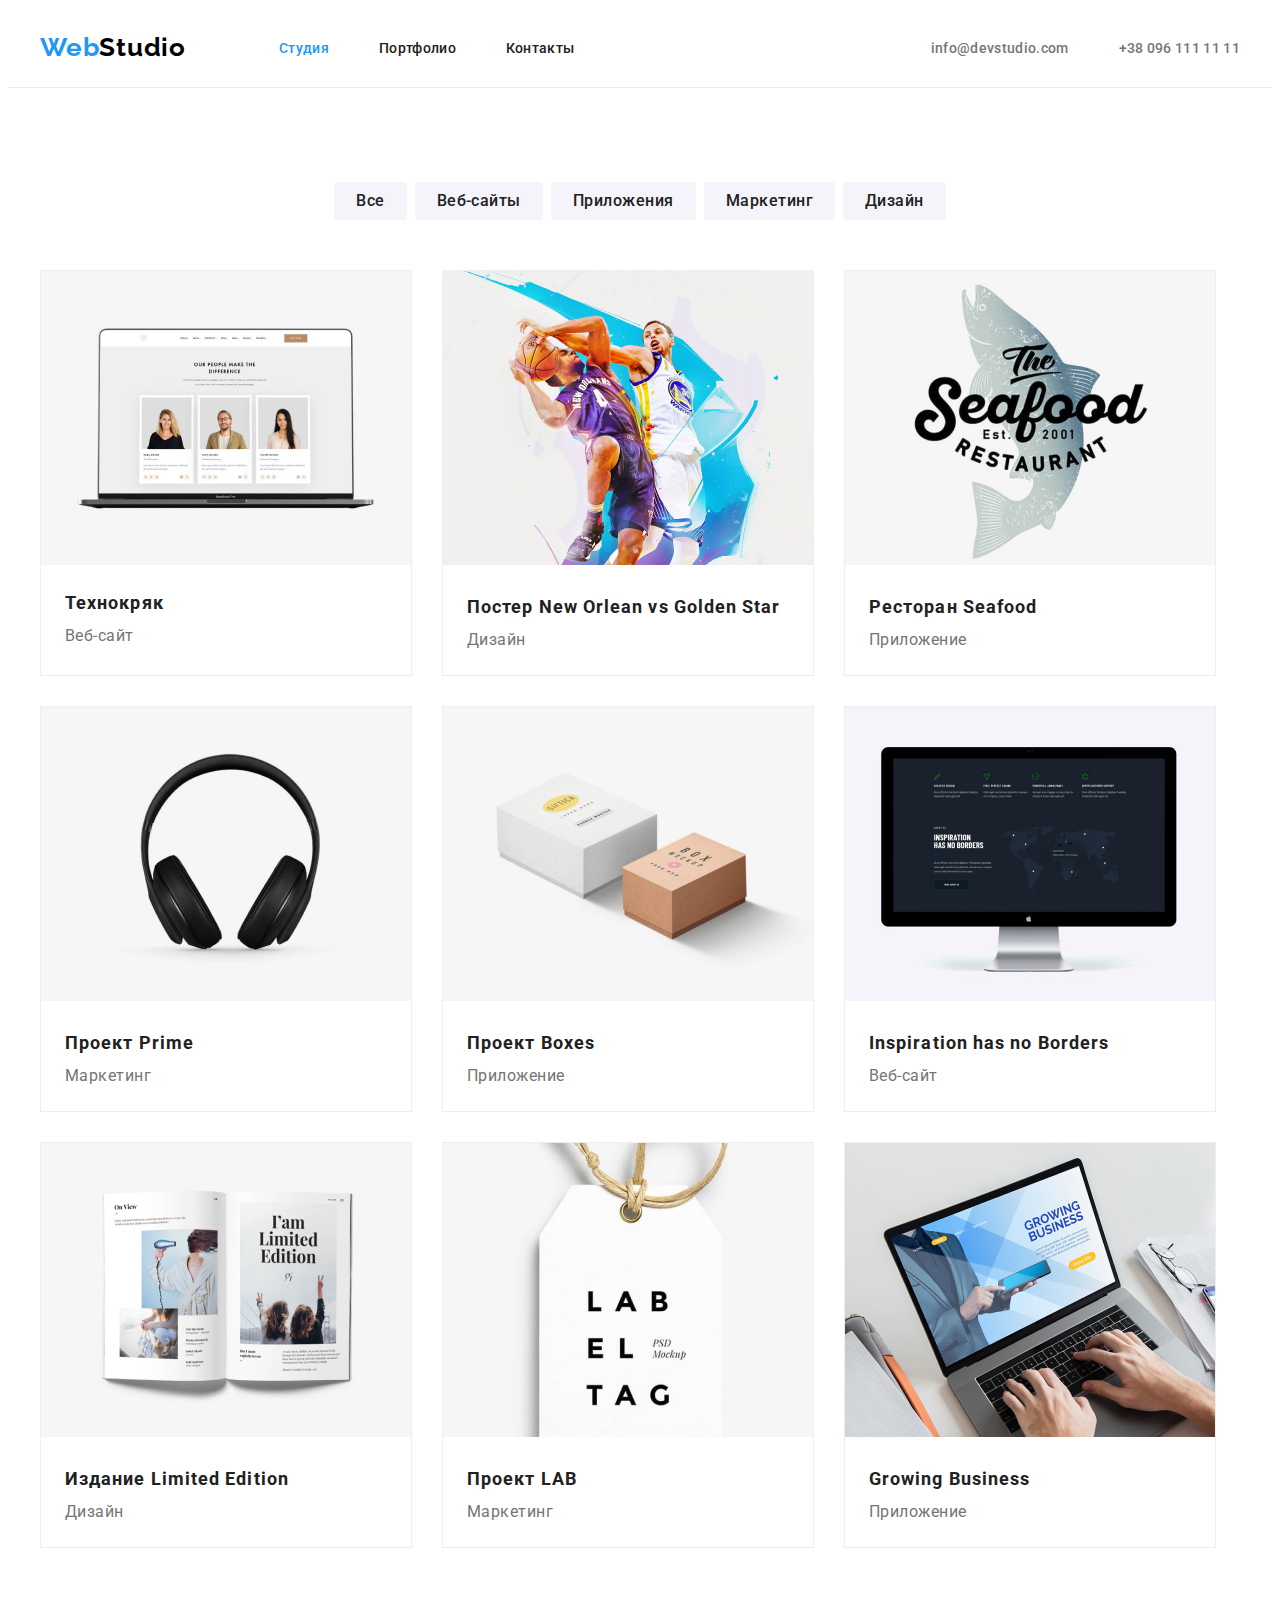
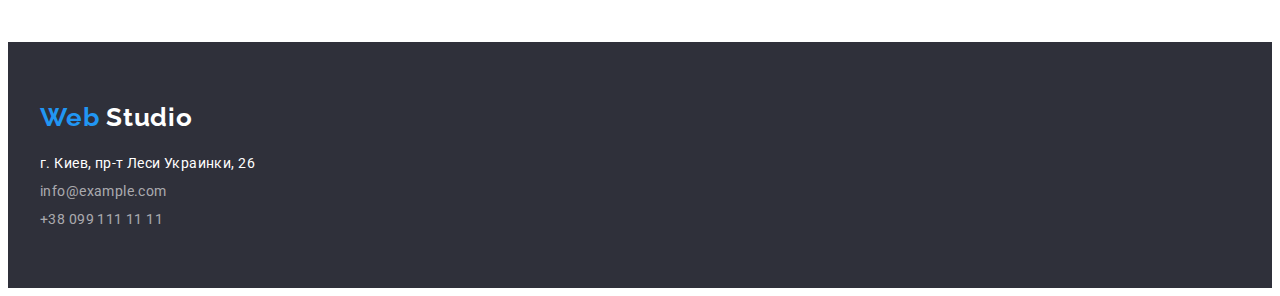
==== commit 0ccccfd6: "attempt two" ====
--- a/portfolio.html
+++ b/portfolio.html
@@ -21,35 +21,32 @@
   <body>
     <!--Голова сайта-->
     <header class="header">
-      <div class="container navigation-header">
-        <nav class="navigation nav-header">
-          <a href="./index.html" class="logo logo-header">
-            <span class="logo-webstudio">Web</span>Studio</a
-          >
-          <ul class="site-nave list">
-            <li class="item">
-              <a href="./index.html" class="link">Студия</a>
+        <div class="container navigation-header">
+          <nav class="navigation nav-header">
+            <a href="./index.html" class="logo logo-header">
+              <span class="logo-webstudio">Web</span>Studio</a>
+            <ul class="site-nave list">
+              <li class="item">
+                <a href="./index.html" class="link current">Студия</a>
+              </li>
+              <li class="item">
+                <a href="./portfolio.html" class="link">Портфолио</a>
+              </li>
+              <li class="item">
+                <a href="" class="link">Контакты</a>
+              </li>
+            </ul>
+          </nav>
+          <ul class="contact-header list">
+            <li class="item-contact">
+              <a href="mailto:info@devstudio.com" class="contact">info@devstudio.com</a>
             </li>
-            <li class="item">
-              <a href="./portfolio.html" class="link current">Портфолио</a>
-            </li>
-            <li class="item">
-              <a href="" class="link">Контакты</a>
+            <li class="item-contact">
+              <a href="tel:+380961111111" class="contact">+38 096 111 11 11</a>
             </li>
           </ul>
-        </nav>
-        <ul class="contact-header list">
-          <li class="item-contact">
-            <a href="mailto:info@devstudio.com" class="contact"
-              >info@devstudio.com</a
-            >
-          </li>
-          <li class="item-contact">
-            <a href="tel:+380961111111" class="contact">+38 096 111 11 11</a>
-          </li>
-        </ul>
-      </div>
-    </header>
+        </div>
+      </header>
     <!-- Все Портфолио -->
     <main>
       <section>
@@ -77,65 +74,79 @@
         <div class="container">
           <ul class="nav-jobs list">
             <li class="box-job">
-              <img src="images/texnokryak.jpg" alt="texnokryak" width="370" />
+              <img class="command-image" src="images/texnokryak.jpg" alt="texnokryak" width="370" />
+            <div class="our-work">
               <h2 class="jobs-name">Технокряк</h2>
               <p class="job">Веб-сайт</p>
+            </div>
             </li>
             <li class="box-job">
               <img
                 src="images/poster-new-orlean-vs-golden-star.jpg"
                 alt="poster-new-orlean-vs-golden-star"
-                width="370"
-              />
+                width="370"/>
+              <div class="our-work">
               <h2 class="jobs-name">Постер New Orlean vs Golden Star</h2>
               <p class="job">Дизайн</p>
+              </div>
             </li>
             <li class="box-job">
               <img src="images/seafood.jpg" alt="seafood" width="370" />
+              <div class="our-work">
               <h2 class="jobs-name">Ресторан Seafood</h2>
               <p class="job">Приложение</p>
+              </div>
             </li>
             <li class="box-job">
               <img src="images/prime.jpg" alt="prime" width="370" />
+              <div class="our-work">
               <h2 class="jobs-name">Проект Prime</h2>
               <p class="job">Маркетинг</p>
+              </div>
             </li>
             <li class="box-job">
               <img src="images/boxes.jpg" alt="boxes" width="370" />
+              <div class="our-work">
               <h2 class="jobs-name">Проект Boxes</h2>
               <p class="job">Приложение</p>
+              </div>
             </li>
             <li class="box-job">
               <img
                 src="images/inspiration-has-no-borders.jpg"
                 alt="inspiration-has-no-borders"
-                width="370"
-              />
+                width="370"/>
+              <div class="our-work">
               <h2 class="jobs-name">Inspiration has no Borders</h2>
               <p class="job">Веб-сайт</p>
+              </div> 
             </li>
             <li class="box-job">
               <img
                 src="images/limited-edition.jpg"
                 alt="limited-edition"
-                width="370"
-              />
+                width="370"/>
+              <div class="our-work">
               <h2 class="jobs-name">Издание Limited Edition</h2>
               <p class="job">Дизайн</p>
+              </div>
             </li>
             <li class="box-job">
               <img src="images/lab.jpg" alt="lab" width="370" />
+              <div class="our-work">
               <h2 class="jobs-name">Проект LAB</h2>
               <p class="job">Маркетинг</p>
+              </div>
             </li>
             <li class="box-job">
               <img
                 src="images/growing-business.jpg"
                 alt="growing-business"
-                width="370"
-              />
+                width="370"/>
+              <div class="our-work">
               <h2 class="jobs-name">Growing Business</h2>
               <p class="job">Приложение</p>
+              </div>
             </li>
           </ul>
         </div>
@@ -144,29 +155,27 @@
 
     <!--Как с нами связаться-->
     <footer class="footer-bgr">
-      <div class="container footer-link">
-        <a href="index.html" class="logo logo-footer">
-          <span class="logo-webstudio">Web</span>
-          <span class="logo-webstudiotwo">Studio</span></a
-        >
-        <address>
-          <ul class="contact-footer list">
-            <li class="location">
-              <a href="https://goo.gl/maps/7xyx75h3Avp7zGrV7" class="nave">
-                г. Киев, пр-т Леси Украинки, 26</a
-              >
-            </li>
-            <li class="location">
-              <a href="mailto:info@example.com" class="contact"
-                >info@example.com</a
-              >
-            </li>
-            <li class="location">
-              <a href="tel:+380991111111" class="contact">+38 099 111 11 11</a>
-            </li>
-          </ul>
-        </address>
-      </div>
-    </footer>
-  </body>
-</html>
+        <div class="container footer-link">
+          <a href="index.html" class="logo logo-footer">
+            <span class="logo-webstudio">Web</span>
+            <span class="logo-webstudiotwo">Studio</span></a>
+          <address class="location-nave">
+            <ul class="contact-footer list">
+              <li class="location">
+                <a href="https://goo.gl/maps/7xyx75h3Avp7zGrV7" class="nave">
+                  г. Киев, пр-т Леси Украинки, 26</a>
+              </li>
+              <li class="location">
+                <a href="mailto:info@example.com" class="contact"
+                  >info@example.com</a
+                >
+              </li>
+              <li class="location">
+                <a href="tel:+380991111111" class="contact">+38 099 111 11 11</a>
+              </li>
+            </ul>
+          </address>
+        </div>
+      </footer>
+    </body>
+  </html>
--- a/css/styles.css
+++ b/css/styles.css
@@ -40,12 +40,11 @@
 }
 .navigation {
   display: flex;
+  align-items: center;
 }
 .navigation-header {
   display: flex;
   justify-content: space-between;
-}
-.nav-header {
   align-items: center;
 }
 .site-nave {
@@ -65,7 +64,7 @@
   font-family: Raleway, sans-serif;
   font-weight: 700;
   font-size: 26px;
-  line-height: 1.2px;
+  line-height: 1.2;
   letter-spacing: 0.03em;
   text-decoration: none;
 }
@@ -76,7 +75,7 @@
   color: var(--accent-color);
   font-weight: 700;
   font-size: 26px;
-  line-height: 1.2px;
+  line-height: 1.2;
 }
 .logo-webstudiotwo {
   color: var(--white-color);
@@ -121,6 +120,8 @@
   margin-left: auto;
   margin-right: auto;
   text-align: center;
+  padding-top: 200px;
+  padding-bottom: 200px;
 }
 .hero-title {
   color: var(--white-color);
@@ -128,33 +129,34 @@
   font-size: 44px;
   line-height: 1.36;
   letter-spacing: 0.06em;
-  padding-top: 200px;
-  padding-bottom: 30px;
+  margin-bottom: 30px;
 }
 /*-------------button-----------*/
-.button {
-  color: var(--title-text-color);
-  background-color: var(--white-color);
+.button-primary {
+  color: var(--white-color);
+  background-color: var(--accent-color);
   font-family: inherit;
+  font-weight: 700;
   font-size: 16px;
   line-height: 1.87;
   letter-spacing: 0.06em;
   cursor: pointer;
   border-radius: 4px;
   border-color: var(--accent-color);
-}
-.item-button {
-  padding-bottom: 200px;
-}
-.button.primary {
-  background-color: var(--accent-color);
-  color: var(--white-color);
-}
+  border: 0px;
+  margin: 0 auto;
+  display: block;
+  width: 200px;
+  height: 50px;
+}
+
+/*------ДЛЯ ВСЕХ СЕКЦИЙ--------*/
+.section {
+  padding-top: 94px;
+  padding-bottom: 94px;
+} 
+
 /*--------------section company-----------*/
-.section {
-  margin-top: 94px;
-  margin-bottom: 94px;
-} /*------ДЛЯ ВСЕХ СЕКЦИЙ--------*/
 .company {
   display: flex;
   flex-wrap: wrap;
@@ -178,7 +180,7 @@
   font-weight: 400;
   font-size: 14px;
   line-height: 1.7;
-  padding: 10px 0px 0px 0px;
+  margin-top: 10px;
 }
 /* ----------section service-------- */
 .activity-nave {
@@ -187,7 +189,6 @@
 }
 .item-service {
   width: 370px;
-  margin-top: 50px;
 }
 .item-service:not(:last-child) {
   margin-right: 30px;
@@ -200,20 +201,31 @@
   text-align: center;
   letter-spacing: 0.03em;
 }
+.section-nave{
+    padding-top: 0px;
+}
+.todo {
+    margin-bottom: 50px;
+}
 /*----------command------------*/
 .font-section {
   background-color: var(--light-color);
+  padding-top: 94px;
+  padding-bottom: 94px;
+}
+.command {
+    padding-top: 30px;
+    padding-bottom: 30px;
+    background-color: var(--white-color);
+}
+.command-image {
+    display: block;
+}
+.title-name {
+  margin-bottom: 10px;
 }
 .our-team {
-  padding-top: 94px;
-  padding-bottom: 50px;
-}
-.title-name {
-  padding-top: 30px;
-  padding-bottom: 10px;
-}
-.work {
-  padding-bottom: 30px;
+    margin-bottom: 50px;
 }
 .command-nave {
   display: flex;
@@ -221,7 +233,6 @@
 }
 .command-people {
   margin-right: 30px;
-  margin-bottom: 94px;
 }
 .command-people:nth-child(4n) {
   margin-right: 0px;
@@ -243,17 +254,17 @@
 /*-----------footer------------*/
 .footer-bgr {
   background-color: #2f303a;
-}
-.footer-link {
   padding-top: 60px;
   padding-bottom: 60px;
+}
+.footer-link {
   flex-direction: column;
 }
-.contact-footer {
-  padding-top: 20px;
+.location-nave {
+  margin-top: 20px;
 }
 .location:not(:last-child) {
-  padding-bottom: 9px;
+  margin-bottom: 9px;
 }
 .contact-footer .nave {
   color: var(--white-color);
@@ -275,22 +286,6 @@
 }
 /* --------------------СТРАНИЦА PORTFOLIO------------------*/
 /*-------Фильтр----------*/
-.container {
-  width: 1200px;
-  margin: 0 auto;
-  padding-right: 15px;
-  padding-left: 15px;
-}
-p,
-h1,
-h2,
-h3 {
-  margin: 0;
-}
-ul {
-  margin: 0;
-  padding: 0;
-}
 .shade-button {
   display: flex;
   justify-content: center;
@@ -310,12 +305,14 @@
   letter-spacing: 0.03em;
   cursor: pointer;
   border-radius: 4px;
-  border-color: var(--white-color);
+  border: 0px;
+  padding: 6px 22px;
 }
 .nav-button:focus,
 .nav-button:hover {
   background: var(--accent-color);
   color: var(--white-color);
+  box-shadow: 0px 4px 4px rgba(0, 0, 0, 0.25);
 }
 /*-----------Наши работы и проекты----------*/
 
@@ -325,15 +322,20 @@
   margin-bottom: 94px;
 }
 .box-job {
+  display: block;
   width: 370px;
   margin-right: 30px;
   margin-bottom: 30px;
+  border: 1px solid #eeeeee;
 }
 .box-job:nth-last-child(-n + 3) {
   margin-bottom: 0px;
 }
 .box-job:nth-last-child(3n + 1) {
   margin-right: 0px;
+}
+.our-work {
+    padding: 20px 24px;
 }
 .jobs-name {
   color: var(--title-text-color);
@@ -341,7 +343,6 @@
   font-size: 18px;
   line-height: 2;
   letter-spacing: 0.06em;
-  padding: 20px 24px 4px 24px;
 }
 .job {
   color: var(--primary-text-color);
@@ -349,5 +350,4 @@
   font-size: 16px;
   line-height: 1.87;
   letter-spacing: 0.03em;
-  padding: 4px 24px 20px 24px;
-}
+}
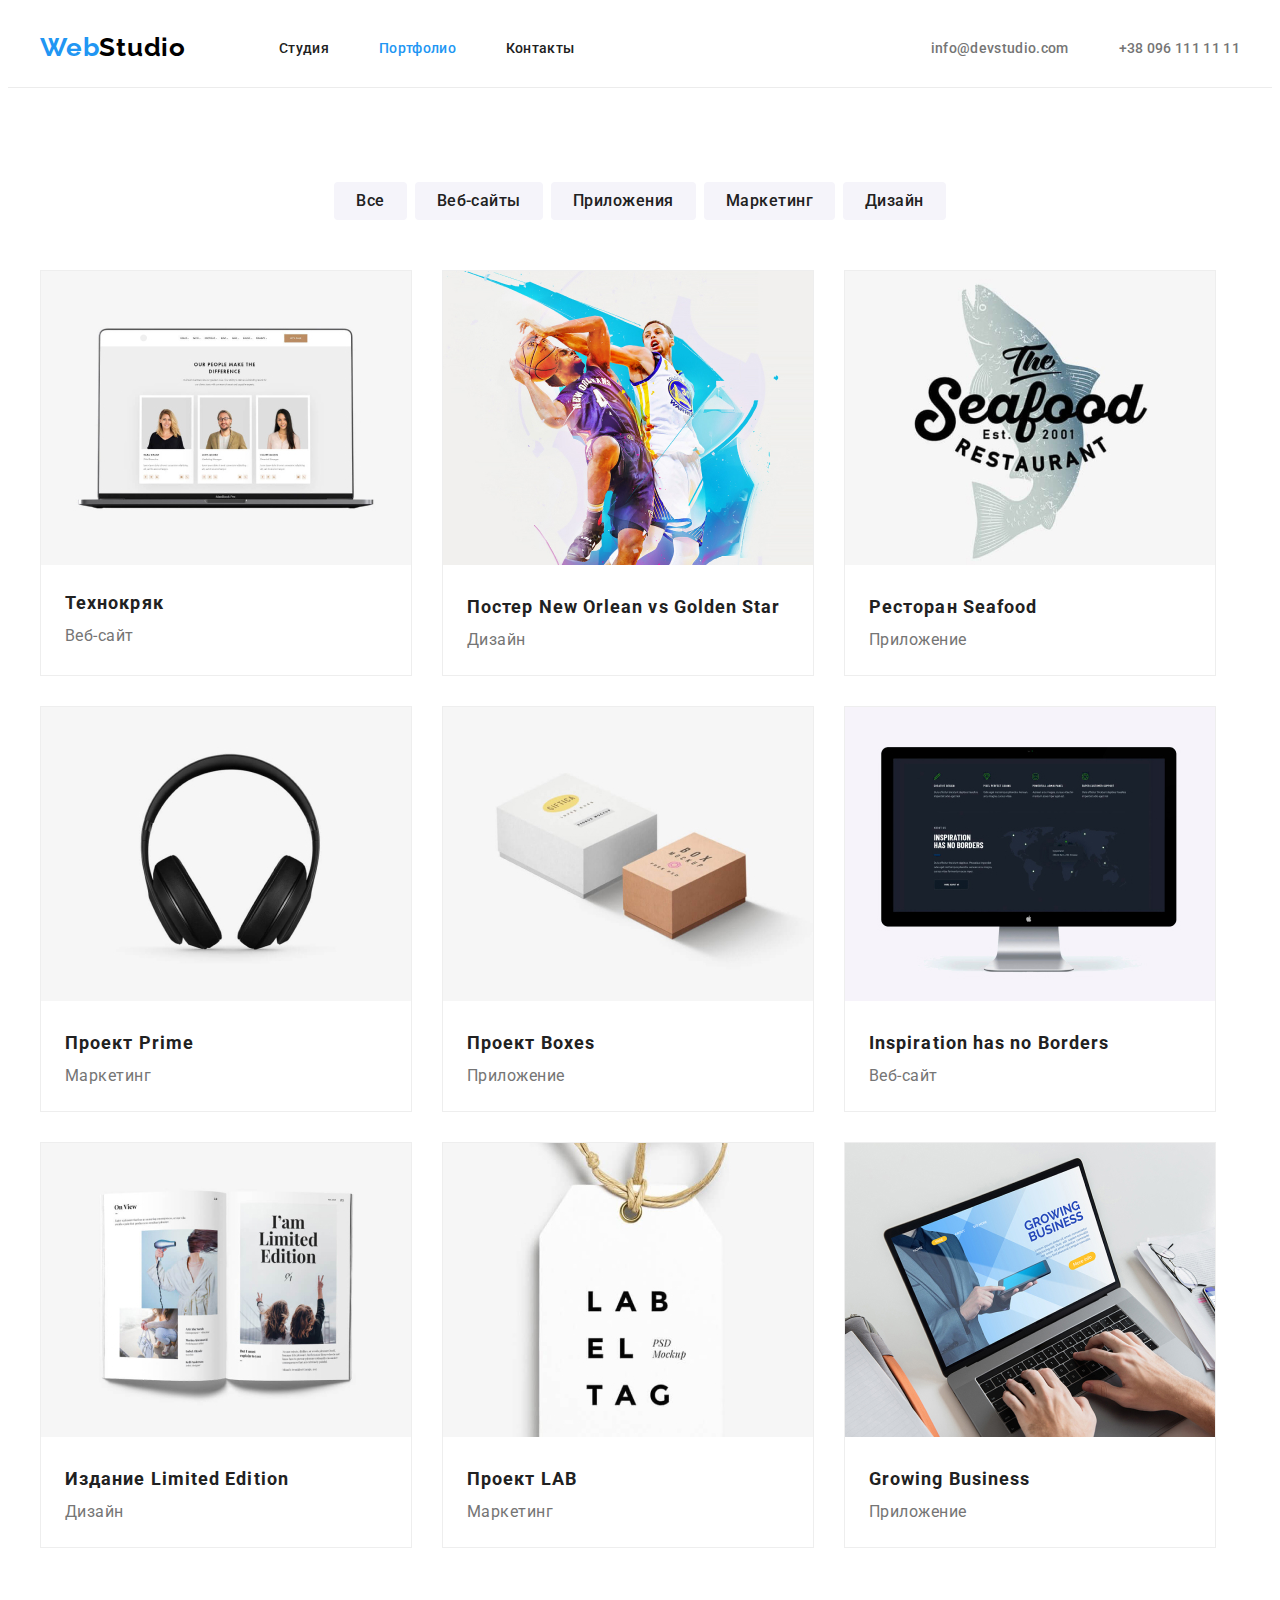
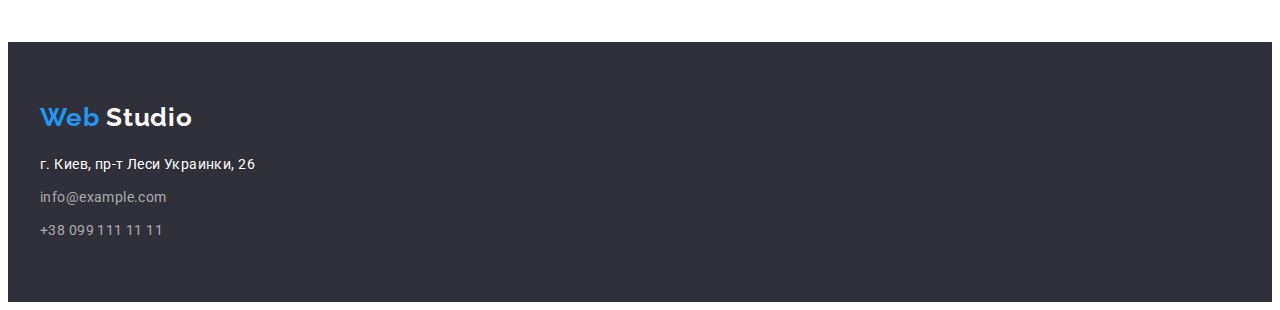
==== commit 36e6c516: "task 3" ====
--- a/portfolio.html
+++ b/portfolio.html
@@ -27,10 +27,10 @@
               <span class="logo-webstudio">Web</span>Studio</a>
             <ul class="site-nave list">
               <li class="item">
-                <a href="./index.html" class="link current">Студия</a>
+                <a href="./index.html" class="link">Студия</a>
               </li>
               <li class="item">
-                <a href="./portfolio.html" class="link">Портфолио</a>
+                <a href="./portfolio.html" class="link current">Портфолио</a>
               </li>
               <li class="item">
                 <a href="" class="link">Контакты</a>
--- a/css/styles.css
+++ b/css/styles.css
@@ -271,7 +271,7 @@
   font-style: normal;
   font-weight: 400;
   font-size: 14px;
-  line-height: 1.7px;
+  line-height: 1.7;
   letter-spacing: 0.03em;
   text-decoration: none;
 }
@@ -280,7 +280,7 @@
   font-style: normal;
   font-weight: 400;
   font-size: 14px;
-  line-height: 1.7px;
+  line-height: 1.7;
   letter-spacing: 0.03em;
   text-decoration: none;
 }
@@ -289,8 +289,8 @@
 .shade-button {
   display: flex;
   justify-content: center;
-  margin-top: 94px;
-  margin-bottom: 50px;
+  padding-top: 94px;
+  padding-bottom: 50px;
 }
 .button-settings:not(:last-child) {
   margin-right: 8px;
@@ -319,7 +319,7 @@
 .nav-jobs {
   display: flex;
   flex-wrap: wrap;
-  margin-bottom: 94px;
+  padding-bottom: 94px;
 }
 .box-job {
   display: block;
